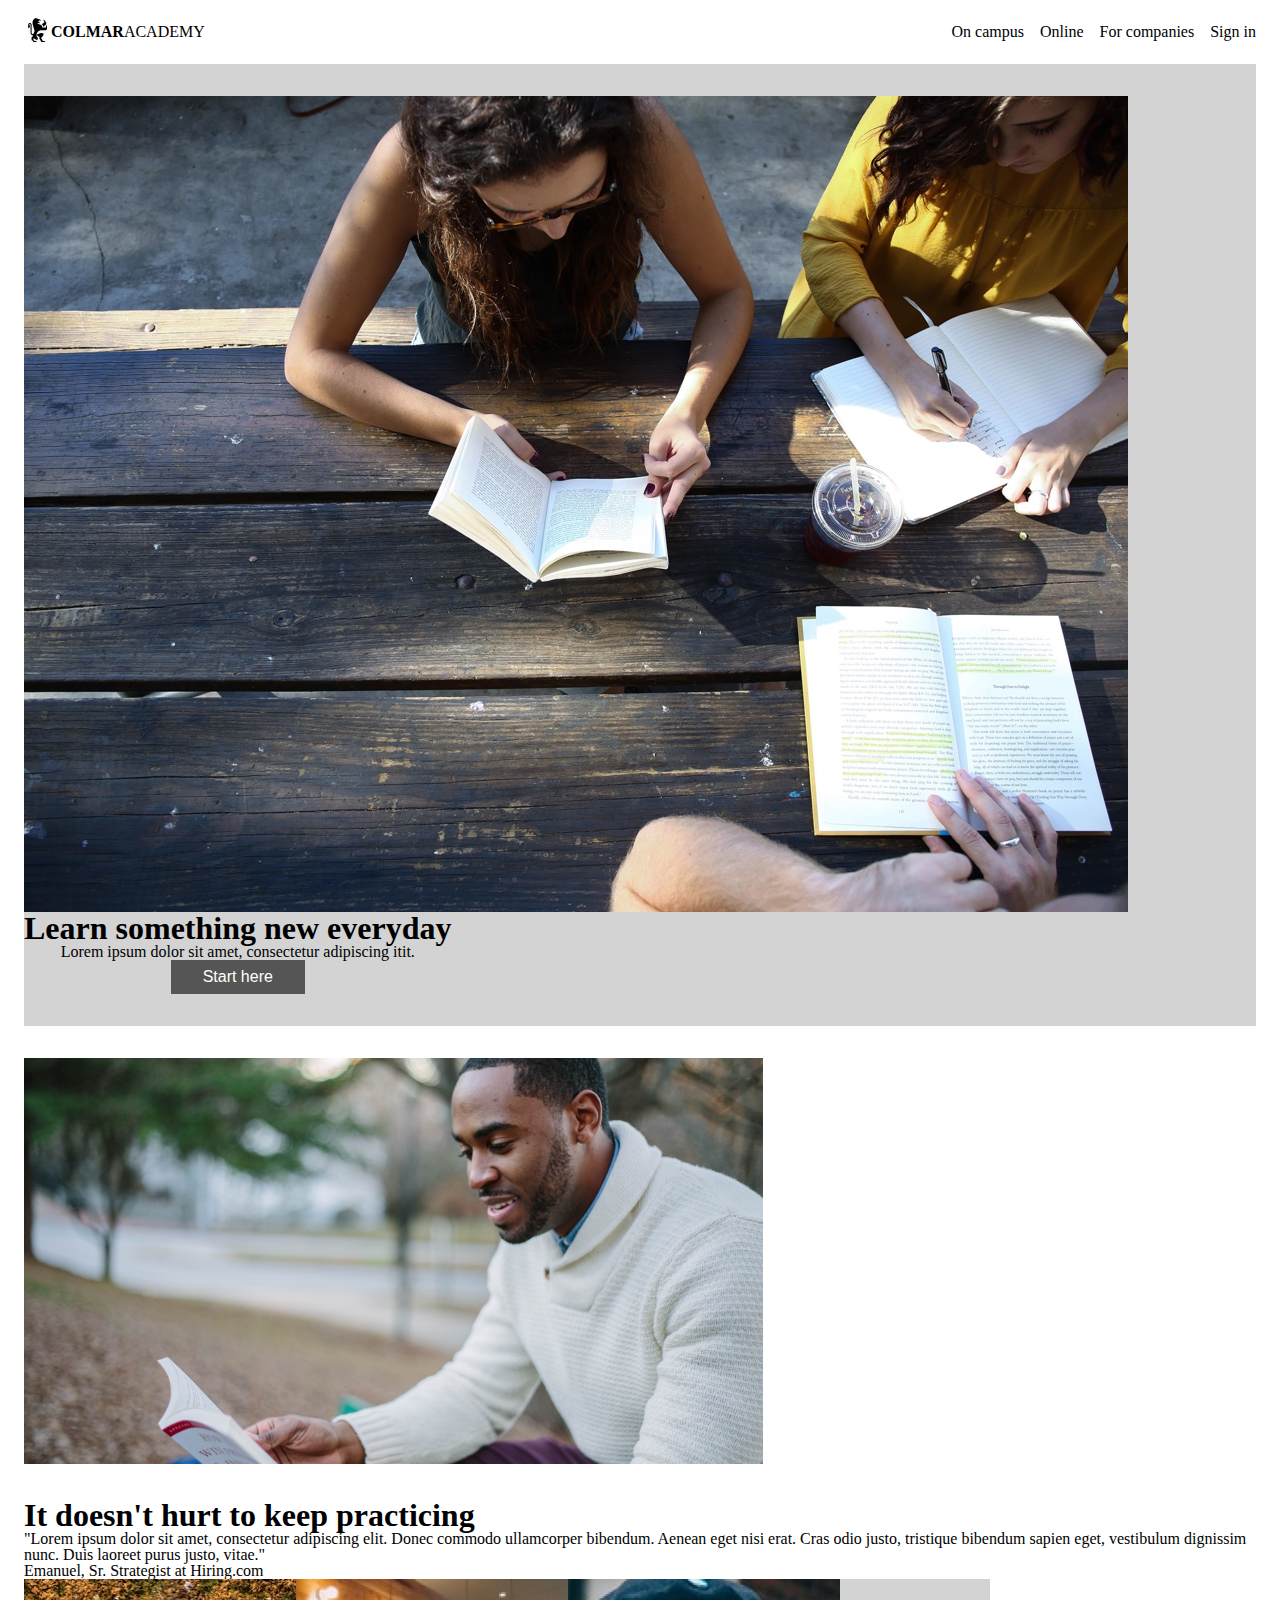
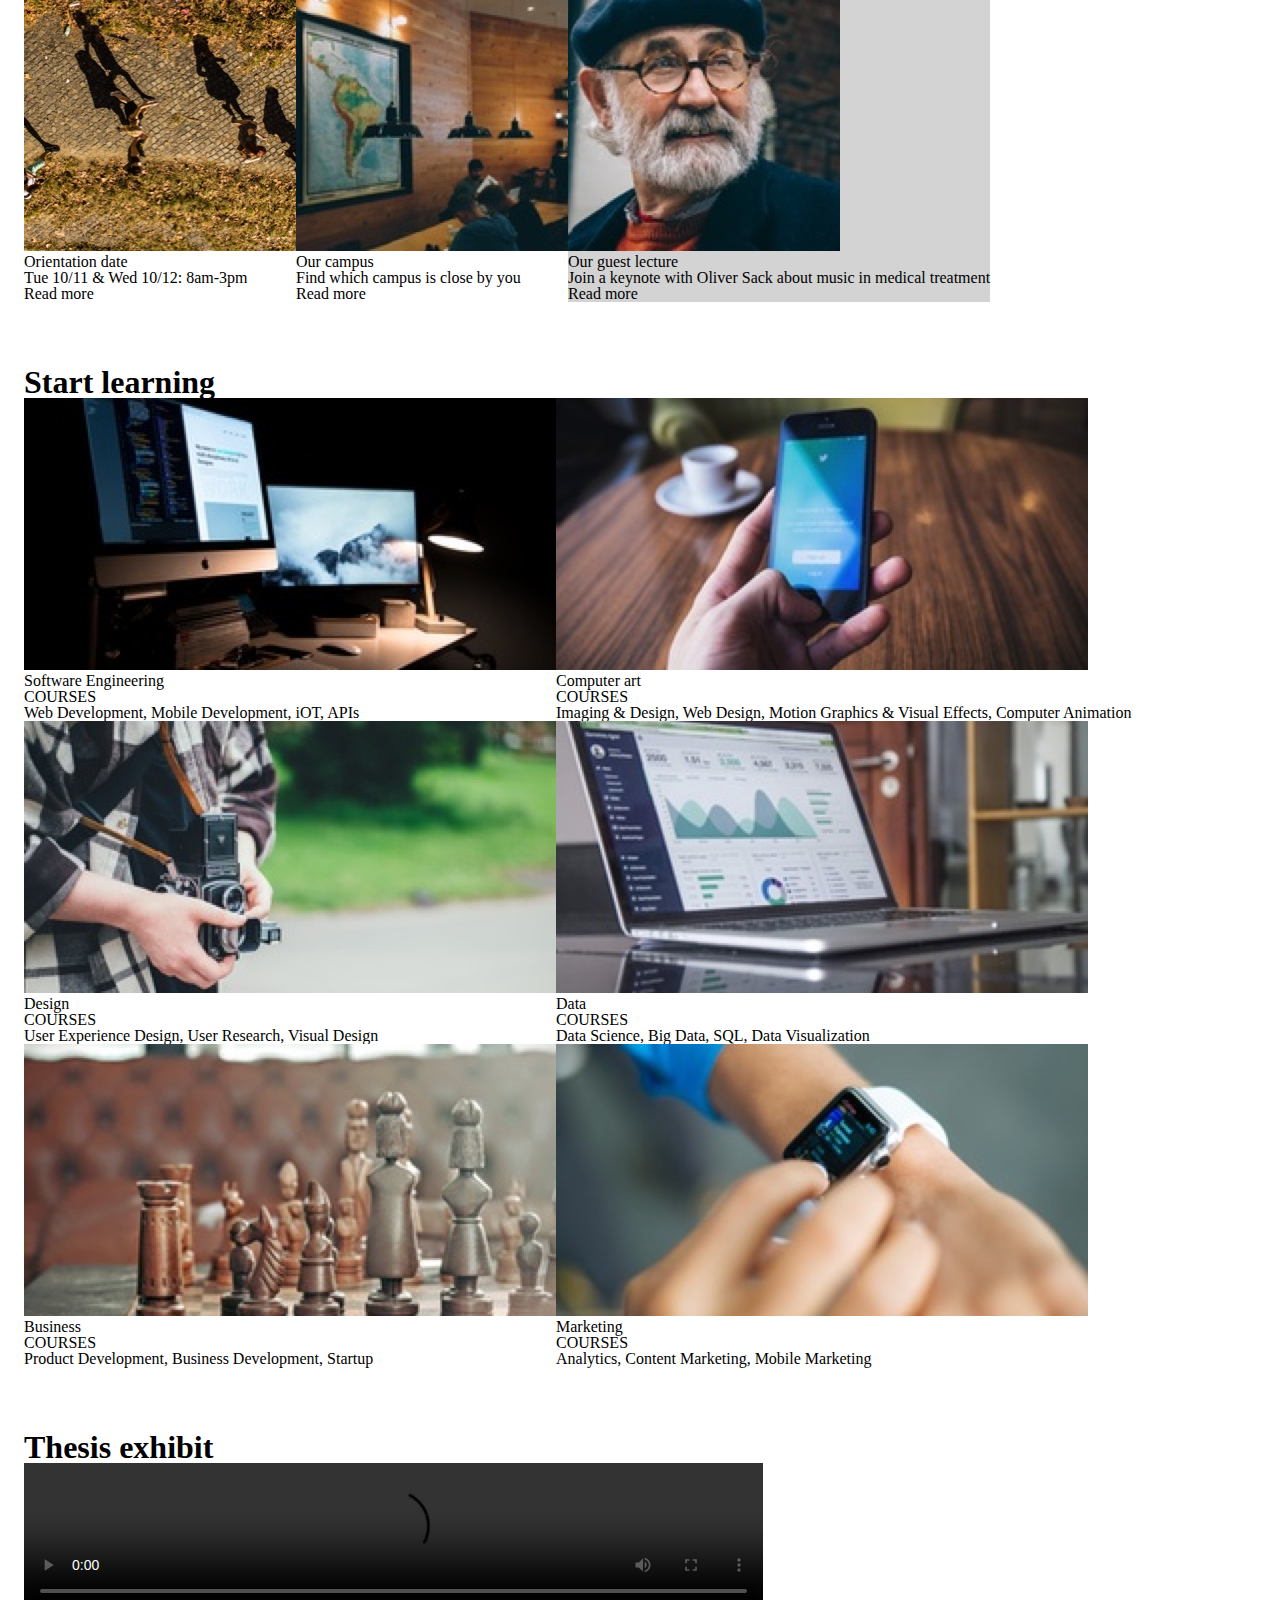
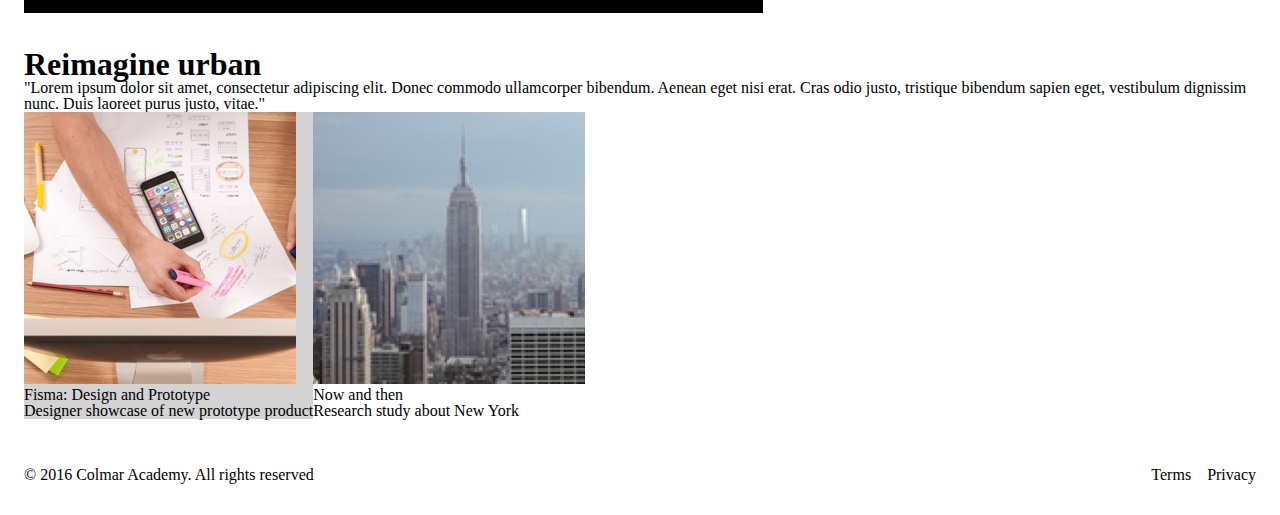
==== index.html @ d08f1645 "Added content and initial section styles" ====
<!DOCTYPE html>
<html>
    <head>
        <title>Capstone</title>
        <link href="resources/css/reset.css" type="text/css" rel="stylesheet"></link>
        <link href="resources/css/style.css" type="text/css" rel="stylesheet"></link>
    </head>
    <body>
        <header class="flex-container_inline flex-justify_space-between">
            <div class="header-desktop flex-container header-left">
                <img src="resources/images/ic-logo.svg" />
                <span><strong>COLMAR</strong>ACADEMY</span>
            </div>
            <nav class="desktop flex-container header-right spaced-links">
                <a href="#">On campus</a>
                <a href="#">Online</a>
                <a href="#">For companies</a>
                <a href="#">Sign in</a>
            </nav>
            <nav class="mobile flex-container flex-justify_space-between">
                <a href="#"><img src="resources/images/ic-logo.svg" /></a>
                <a href="#"><img src="resources/images/ic-on-campus.svg" /></a>
                <a href="#"><img src="resources/images/ic-online.svg" /></a>
                <a href="#"><img src="resources/images/ic-login.svg" /></a>
            </nav>
        </header>
        <main class="flex-container flex-direction_column">
            <section id="banner" class="flex-container background-color_lightgrey">
                <img src="resources/images/banner.jpg"/>
                <div class="flex-container flex-direction_column flex-justify_space-between">
                    <h2>Learn something new everyday</h2>
                    <p>Lorem ipsum dolor sit amet, consectetur adipiscing itit.</p>
                    <button>Start here</button>
                </div>
            </section>
            <section id="info" class="flex-container">
                <div class="card-large desktop">
                    <img src="resources/images/information-main.jpg"/>
                    <h2>It doesn't hurt to keep practicing</h2>
                    <p><em>"Lorem ipsum dolor sit amet, consectetur adipiscing elit. Donec commodo ullamcorper bibendum. Aenean eget nisi erat. Cras odio justo, tristique bibendum sapien eget, vestibulum dignissim nunc. Duis laoreet purus justo, vitae."</em></p>
                    <p>Emanuel, Sr. Strategist at Hiring.com</p>
                </div>
                <div class="flex-container">
                    <div class="card-small_horizontal">
                        <img class="desktop" src="resources/images/information-orientation.jpg"/>
                        <img class="mobile" src="resources/images/information-orientation-mobile.jpg"/>
                        <div>
                            <h4>Orientation date</h4>
                            <p>Tue 10/11 & Wed 10/12: 8am-3pm</p>
                            <a href="#">Read more</a>
                        </div>
                    </div>
                    <div class="card-small_horizontal">
                        <img class="desktop" src="resources/images/information-campus.jpg"/>
                        <img class="mobile" src="resources/images/information-campus-mobile.jpg"/>
                        <div>
                            <h4>Our campus</h4>
                            <p>Find which campus is close by you</p>
                            <a href="#">Read more</a>
                        </div>
                    </div>
                    <div class="card-small_horizontal background-color_lightgrey">
                        <img class="desktop" src="resources/images/information-guest-lecture.jpg"/>
                        <img class="mobile" src="resources/images/information-guest-lecture-mobile.jpg"/>
                        <div>
                            <h4>Our guest lecture</h4>
                            <p>Join a keynote with Oliver Sack about music in medical treatment</p>
                            <a href="#">Read more</a>
                        </div>
                    </div>
                </div>
            </section>
            <section id="learn">
                <h2>Start learning</h2>
                <div class="flex-container">
                    <div class="card-small">
                        <img src="resources/images/course-software.jpg"/>
                        <h4>Software Engineering</h4>
                        <h5>COURSES</h5>
                        <p>Web Development, Mobile Development, iOT, APIs</p>
                    </div>
                    <div class="card-small">
                        <img src="resources/images/course-computer-art.jpg"/>
                        <h4>Computer art</h4>
                        <h5>COURSES</h5>
                        <p>Imaging & Design, Web Design, Motion Graphics & Visual Effects, Computer Animation</p>
                    </div>
                    <div class="card-small">
                        <img src="resources/images/course-design.jpg"/>
                        <h4>Design</h4>
                        <h5>COURSES</h5>
                        <p>User Experience Design, User Research, Visual Design</p>
                    </div>
                    <div class="card-small">
                        <img src="resources/images/course-data.jpg"/>
                        <h4>Data</h4>
                        <h5>COURSES</h5>
                        <p>Data Science, Big Data, SQL, Data Visualization</p>
                    </div>
                    <div class="card-small">
                        <img src="resources/images/course-business.jpg"/>
                        <h4>Business</h4>
                        <h5>COURSES</h5>
                        <p>Product Development, Business Development, Startup</p>
                    </div>
                    <div class="card-small">
                        <img src="resources/images/course-marketing.jpg"/>
                        <h4>Marketing</h4>
                        <h5>COURSES</h5>
                        <p>Analytics, Content Marketing, Mobile Marketing</p>
                    </div>
                </div>
            </section>
            <section id="exhibit">
                <h2>Thesis exhibit</h2>
                <div class="card-large">
                        <video src="resources/videos/thesis.mp4" controls></video>
                    <h2>Reimagine urban</h2>
                    <p>"Lorem ipsum dolor sit amet, consectetur adipiscing elit. Donec commodo ullamcorper bibendum. Aenean eget nisi erat. Cras odio justo, tristique bibendum sapien eget, vestibulum dignissim nunc. Duis laoreet purus justo, vitae."</p>
                </div>
                <div class="flex-container desktop">
                    <div class="card-small_horizontal background-color_lightgrey">
                        <img src="resources/images/thesis-fisma.jpg"/>
                        <div>
                            <h4>Fisma: Design and Prototype</h4>
                            <p>Designer showcase of new prototype product</p>
                        </div>
                    </div>
                    <div class="card-small_horizontal">
                        <img src="resources/images/thesis-now-and-then.jpg"/>
                        <div>
                            <h4>Now and then</h4>
                            <p>Research study about New York</p>
                        </div>
                    </div>
                </div>
            </section>
        </main>
        <footer class="flex-container_inline flex-justify_space-between">
            <div>&copy; 2016 Colmar Academy. All rights reserved</div>
            <div class="flex-container spaced-links footer-right">
                <a href="#">Terms</a>
                <a href="#">Privacy</a>
            </div>
        </footer>
    </body>
</html>
---- resources/css/style.css ----
/** Globals **/
body {
    font-size: 16px;
    padding: 0 1.5rem 2rem 1.5rem;
}
a,
a:link,
a:visited,
a:hover,
a:active {
    color: #000000;
    text-decoration: none;
    font-weight: normal;
}
h2 {
    font-weight: bold;
    font-size: 2rem;
}
.flex-container {
    display: flex;
    align-items: center;
    flex-wrap: wrap;
}
.flex-container_inline {
    display: inline-flex;
    align-items: center;
}
.flex-justify_space-between {
    justify-content: space-between;
}
.flex-direction_column {
    flex-direction: column;
}
.spaced-links a:not(:last-child) {
    margin-right: 1rem;
}
button {
    background-color: #555555;
    border: none;
    color: white;
    padding: .5rem 2rem;
    text-align: center;
    text-decoration: none;
    display: inline-block;
    font-size: 16px;
}

.mobile {
    display:none;
}
@media only screen and (max-width: 600px) {
    .desktop {
        display: none;
    }
    .mobile {
        display:inherit;
        width: 100%;
    }
}
/** Header styles **/
header {
    height: 64px;
    width: 100%;
    
}
.header-left {
    font-weight: lighter;
    height: 2rem;
}
header strong {
    font-weight: bold;
}
.background-color_lightgrey {
    background-color: lightgrey;
}
/** Main styles **/
section {
    width: 100%;
    padding: 2rem 0;
}
.card-large img, .card-large video {
    width: 60%;
    padding: 0 1.5rem 2rem 0;
}

/** Footer styles **/
footer {
    padding-top: 1rem;
    width: 100%;
}
.footer-right {
    display: inherit;
}
@media only screen and (max-width: 600px) {
    .footer-right {
        display: none;
    }
}
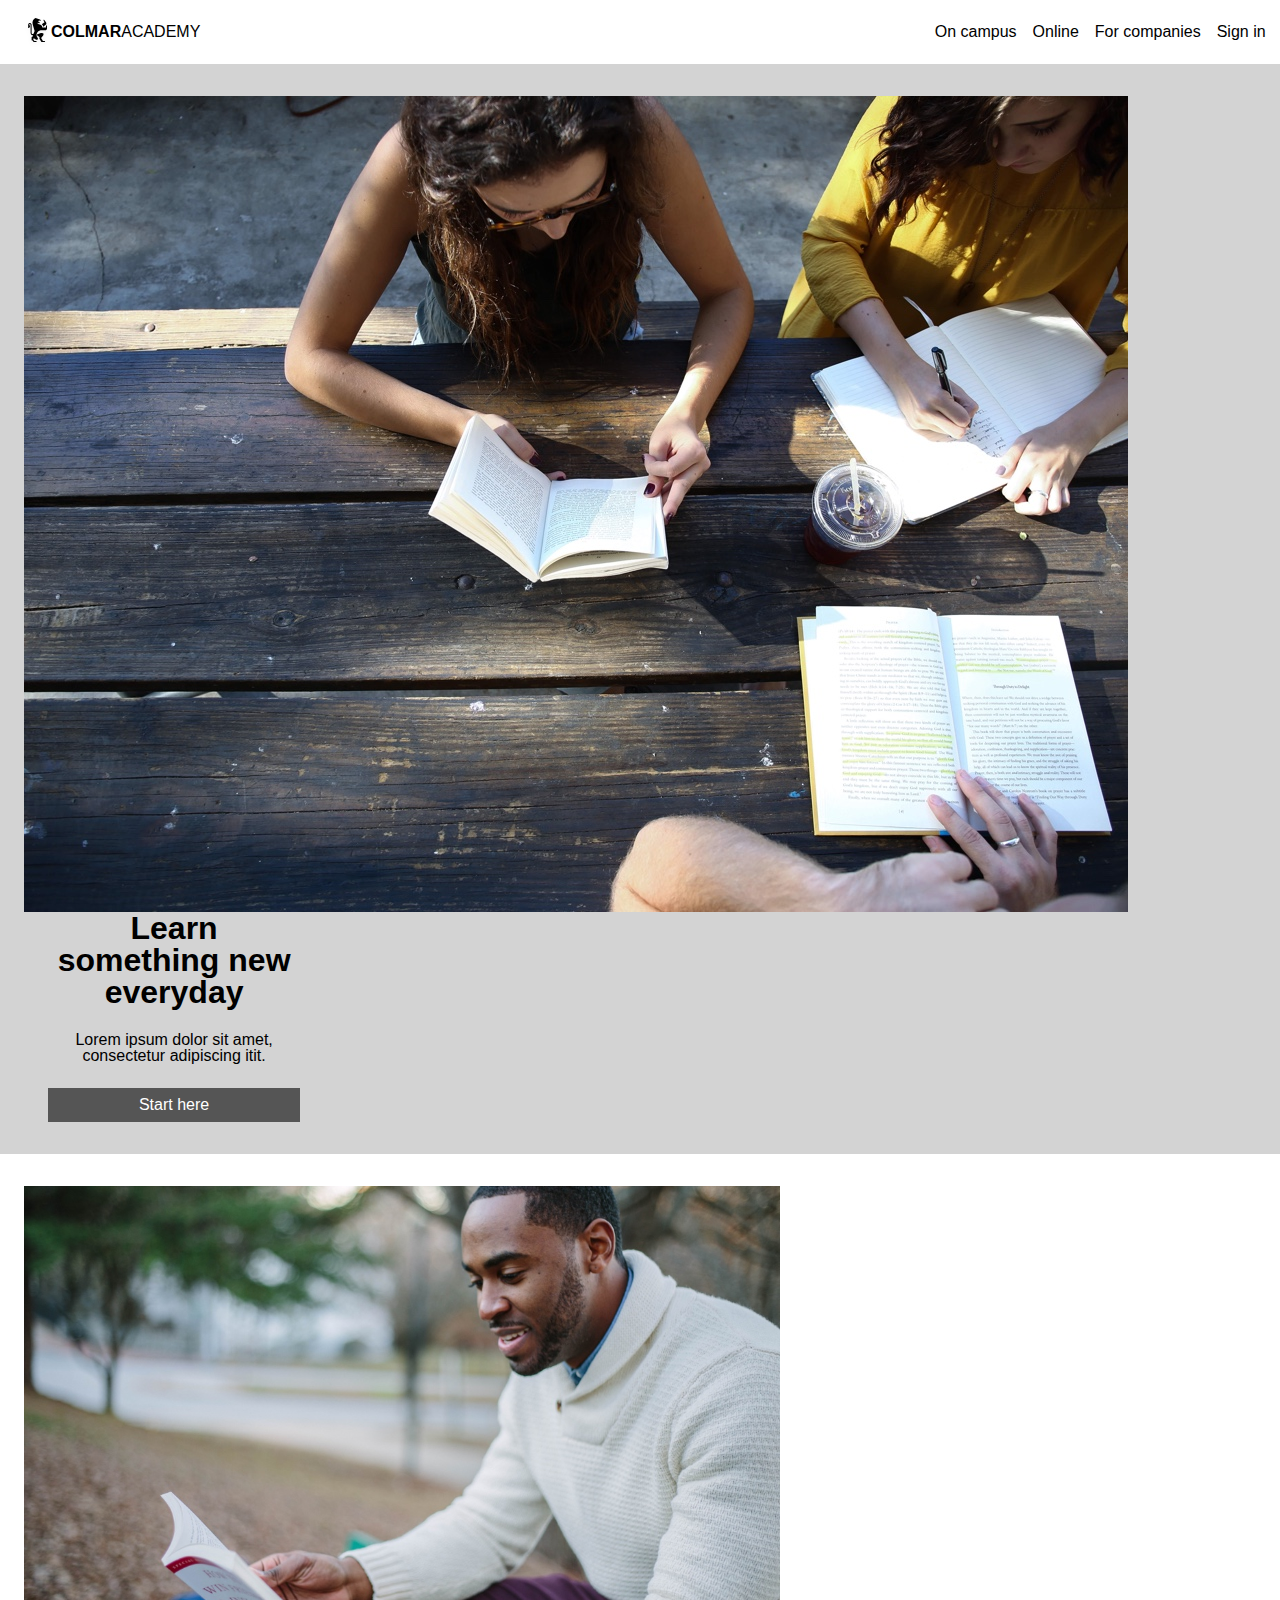
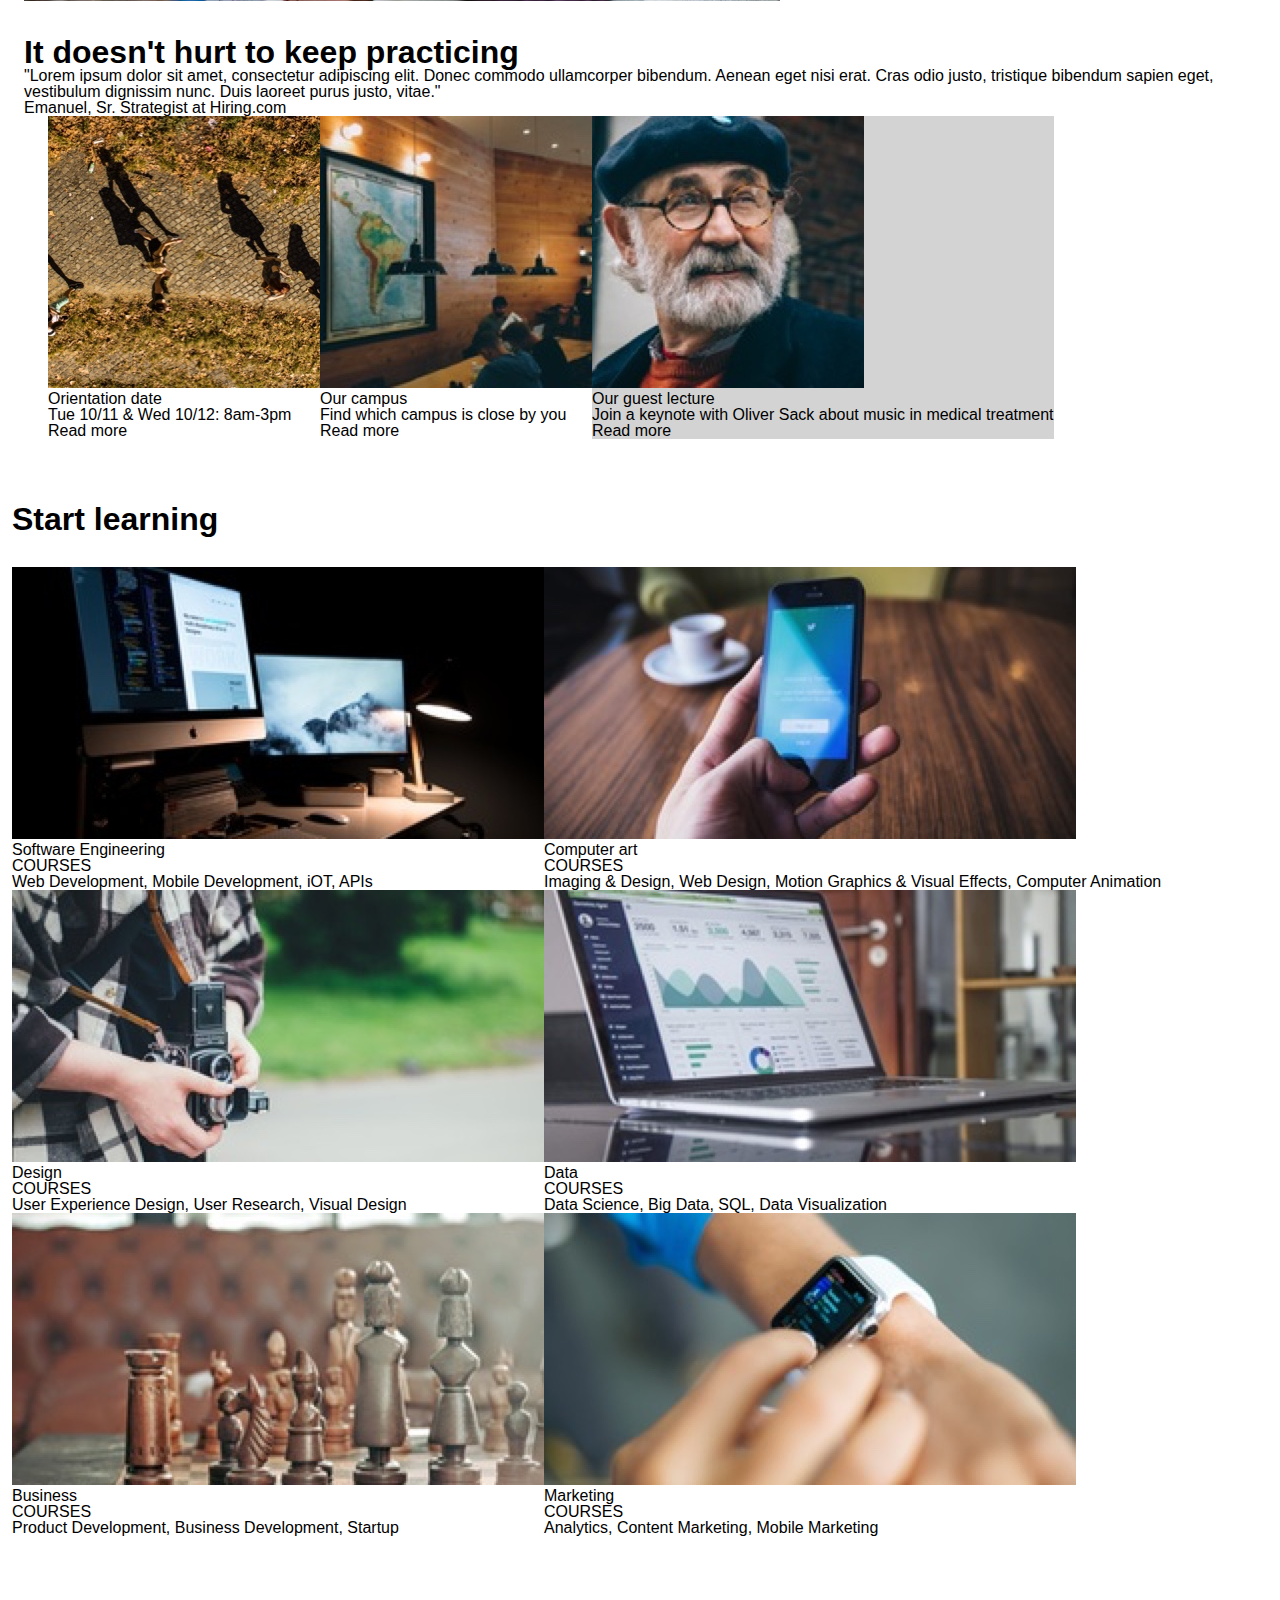
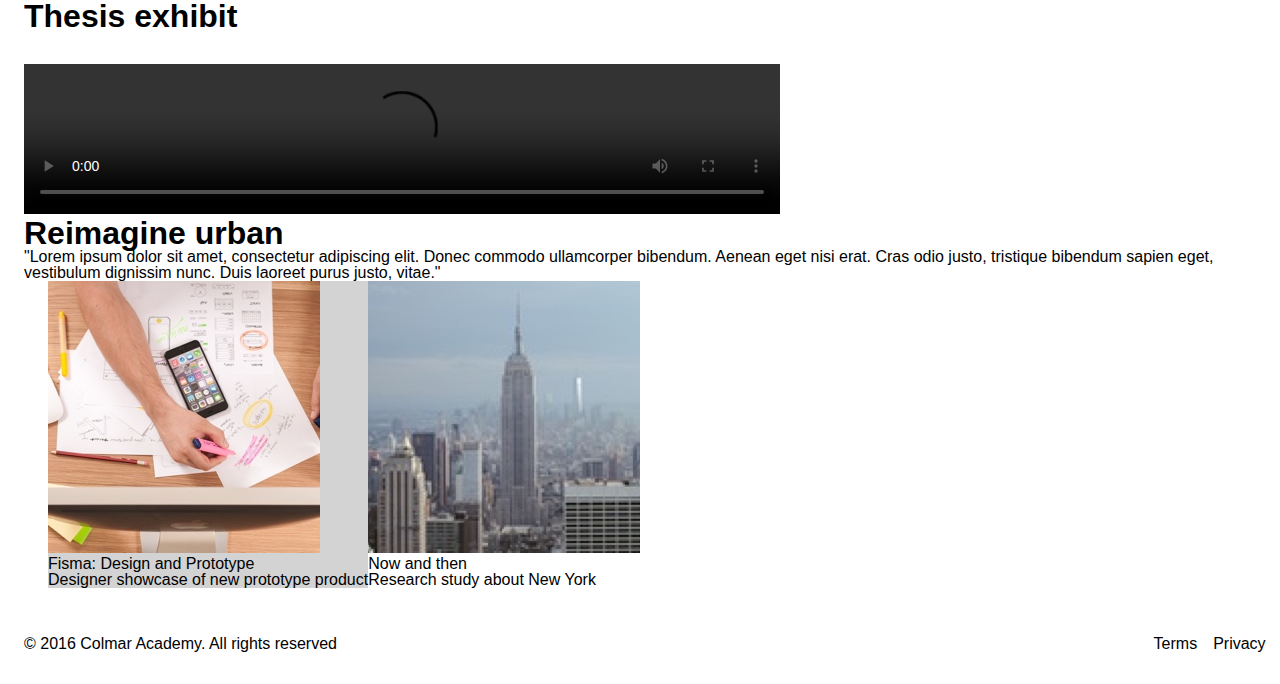
==== commit e27a09e3: "desktop view for intro done" ====
--- a/index.html
+++ b/index.html
@@ -6,7 +6,7 @@
         <link href="resources/css/style.css" type="text/css" rel="stylesheet"></link>
     </head>
     <body>
-        <header class="flex-container_inline flex-justify_space-between">
+        <header class="flex-container_inline flex-justify_space-between pad-horizontal">
             <div class="header-desktop flex-container header-left">
                 <img src="resources/images/ic-logo.svg" />
                 <span><strong>COLMAR</strong>ACADEMY</span>
@@ -25,22 +25,22 @@
             </nav>
         </header>
         <main class="flex-container flex-direction_column">
-            <section id="banner" class="flex-container background-color_lightgrey">
+            <section id="banner" class="flex-container background-color_lightgrey pad-left pad-vertical">
                 <img src="resources/images/banner.jpg"/>
-                <div class="flex-container flex-direction_column flex-justify_space-between">
+                <div class="flex-container flex-direction_column flex-justify_space-between pad-left">
                     <h2>Learn something new everyday</h2>
                     <p>Lorem ipsum dolor sit amet, consectetur adipiscing itit.</p>
                     <button>Start here</button>
                 </div>
             </section>
-            <section id="info" class="flex-container">
+            <section id="info" class="flex-container pad-left pad-vertical">
                 <div class="card-large desktop">
-                    <img src="resources/images/information-main.jpg"/>
+                    <img src="resources/images/information-main.jpg" class="pad-below"/>
                     <h2>It doesn't hurt to keep practicing</h2>
                     <p><em>"Lorem ipsum dolor sit amet, consectetur adipiscing elit. Donec commodo ullamcorper bibendum. Aenean eget nisi erat. Cras odio justo, tristique bibendum sapien eget, vestibulum dignissim nunc. Duis laoreet purus justo, vitae."</em></p>
                     <p>Emanuel, Sr. Strategist at Hiring.com</p>
                 </div>
-                <div class="flex-container">
+                <div class="flex-container pad-left">
                     <div class="card-small_horizontal">
                         <img class="desktop" src="resources/images/information-orientation.jpg"/>
                         <img class="mobile" src="resources/images/information-orientation-mobile.jpg"/>
@@ -70,8 +70,8 @@
                     </div>
                 </div>
             </section>
-            <section id="learn">
-                <h2>Start learning</h2>
+            <section id="learn" class="pad-vertical">
+                <h2 class="pad-below">Start learning</h2>
                 <div class="flex-container">
                     <div class="card-small">
                         <img src="resources/images/course-software.jpg"/>
@@ -111,14 +111,14 @@
                     </div>
                 </div>
             </section>
-            <section id="exhibit">
-                <h2>Thesis exhibit</h2>
+            <section id="exhibit" class="pad-vertical pad-left">
+                <h2 class="pad-below">Thesis exhibit</h2>
                 <div class="card-large">
                         <video src="resources/videos/thesis.mp4" controls></video>
                     <h2>Reimagine urban</h2>
                     <p>"Lorem ipsum dolor sit amet, consectetur adipiscing elit. Donec commodo ullamcorper bibendum. Aenean eget nisi erat. Cras odio justo, tristique bibendum sapien eget, vestibulum dignissim nunc. Duis laoreet purus justo, vitae."</p>
                 </div>
-                <div class="flex-container desktop">
+                <div class="flex-container desktop pad-left">
                     <div class="card-small_horizontal background-color_lightgrey">
                         <img src="resources/images/thesis-fisma.jpg"/>
                         <div>
@@ -136,7 +136,7 @@
                 </div>
             </section>
         </main>
-        <footer class="flex-container_inline flex-justify_space-between">
+        <footer class="flex-container_inline flex-justify_space-between pad-left pad-right pad-below">
             <div>&copy; 2016 Colmar Academy. All rights reserved</div>
             <div class="flex-container spaced-links footer-right">
                 <a href="#">Terms</a>
--- a/resources/css/style.css
+++ b/resources/css/style.css
@@ -1,7 +1,8 @@
 /** Globals **/
 body {
     font-size: 16px;
-    padding: 0 1.5rem 2rem 1.5rem;
+    margin: 0;
+    font-family: Helvetica;
 }
 a,
 a:link,
@@ -57,10 +58,27 @@
         width: 100%;
     }
 }
+.pad-horizontal {
+    padding-left: 1.5rem;
+    padding-right: 1.5rem;
+}
+.pad-vertical {
+    padding-top: 2rem;
+    padding-bottom: 2rem;
+}
+.pad-left {
+    padding-left: 1.5rem;
+}
+.pad-right {
+    padding-right: 1.5rem;
+}
+.pad-below {
+    padding-bottom: 2rem;
+}
 /** Header styles **/
 header {
     height: 64px;
-    width: 100%;
+    width: 97%;
     
 }
 .header-left {
@@ -75,18 +93,27 @@
 }
 /** Main styles **/
 section {
-    width: 100%;
     padding: 2rem 0;
+    width: 98.5%;
 }
 .card-large img, .card-large video {
     width: 60%;
-    padding: 0 1.5rem 2rem 0;
+}
+#banner div {
+    width: 20%;
+    text-align: center;
+}
+#banner div p {
+    padding: 1.5rem 0;
+}
+#banner div button {
+    width: 100%;
 }
 
 /** Footer styles **/
 footer {
     padding-top: 1rem;
-    width: 100%;
+    width: 97%;
 }
 .footer-right {
     display: inherit;
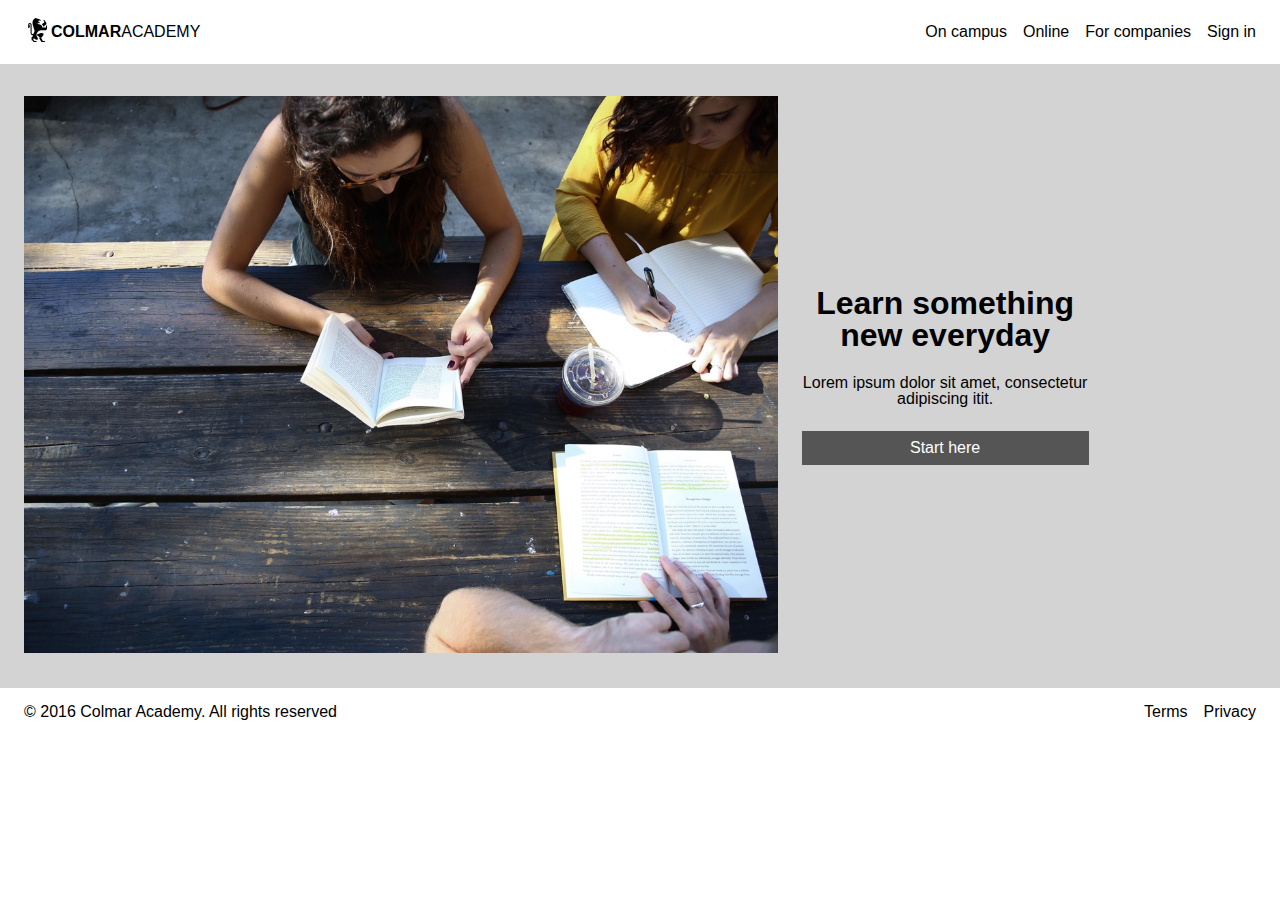
==== commit c765142b: "finish desktop and mobile style for banner section" ====
--- a/index.html
+++ b/index.html
@@ -7,7 +7,7 @@
     </head>
     <body>
         <header class="flex-container_inline flex-justify_space-between pad-horizontal">
-            <div class="header-desktop flex-container header-left">
+            <div class="desktop flex-container header-left">
                 <img src="resources/images/ic-logo.svg" />
                 <span><strong>COLMAR</strong>ACADEMY</span>
             </div>
@@ -26,13 +26,14 @@
         </header>
         <main class="flex-container flex-direction_column">
             <section id="banner" class="flex-container background-color_lightgrey pad-left pad-vertical">
-                <img src="resources/images/banner.jpg"/>
-                <div class="flex-container flex-direction_column flex-justify_space-between pad-left">
+                <div class="card-large"><img src="resources/images/banner.jpg"/></div>
+                <div class="banner-content flex-container flex-direction_column flex-justify_space-between pad-left">
                     <h2>Learn something new everyday</h2>
                     <p>Lorem ipsum dolor sit amet, consectetur adipiscing itit.</p>
                     <button>Start here</button>
                 </div>
             </section>
+            <!--
             <section id="info" class="flex-container pad-left pad-vertical">
                 <div class="card-large desktop">
                     <img src="resources/images/information-main.jpg" class="pad-below"/>
@@ -135,6 +136,7 @@
                     </div>
                 </div>
             </section>
+            -->
         </main>
         <footer class="flex-container_inline flex-justify_space-between pad-left pad-right pad-below">
             <div>&copy; 2016 Colmar Academy. All rights reserved</div>
--- a/resources/css/style.css
+++ b/resources/css/style.css
@@ -45,6 +45,11 @@
     display: inline-block;
     font-size: 16px;
 }
+@media only screen and (max-width: 600px) {
+    button {
+        background-color: darkgrey;
+    }
+}
 
 .mobile {
     display:none;
@@ -75,10 +80,16 @@
 .pad-below {
     padding-bottom: 2rem;
 }
+@media only screen and (max-width: 600px) {
+    .pad-left {
+        padding-left: 0;
+    }
+}
 /** Header styles **/
 header {
+    box-sizing: border-box;
     height: 64px;
-    width: 97%;
+    width: 100%;
     
 }
 .header-left {
@@ -92,28 +103,51 @@
     background-color: lightgrey;
 }
 /** Main styles **/
+main {
+    width: 100%;
+}
 section {
+    box-sizing: border-box;
     padding: 2rem 0;
-    width: 98.5%;
+    width: 100%;
+}
+.card-large {
+    width: 60%;
 }
 .card-large img, .card-large video {
-    width: 60%;
+    width: 100%;
 }
-#banner div {
-    width: 20%;
+@media only screen and (max-width: 600px) {
+    .card-large {
+        width:100%;
+    }
+}
+.banner-content {
     text-align: center;
+    flex: .6;
 }
-#banner div p {
+.banner-content p {
     padding: 1.5rem 0;
 }
-#banner div button {
+.banner-content button {
     width: 100%;
 }
-
+@media only screen and (max-width: 600px) {
+    #banner {
+        padding-left:0;
+        padding-top:0;
+        justify-content: center;
+    }
+    .banner-content {
+        padding-top: 2rem;
+        flex: .9;
+    }
+}
 /** Footer styles **/
 footer {
+    box-sizing: border-box;
     padding-top: 1rem;
-    width: 97%;
+    width: 100%;
 }
 .footer-right {
     display: inherit;
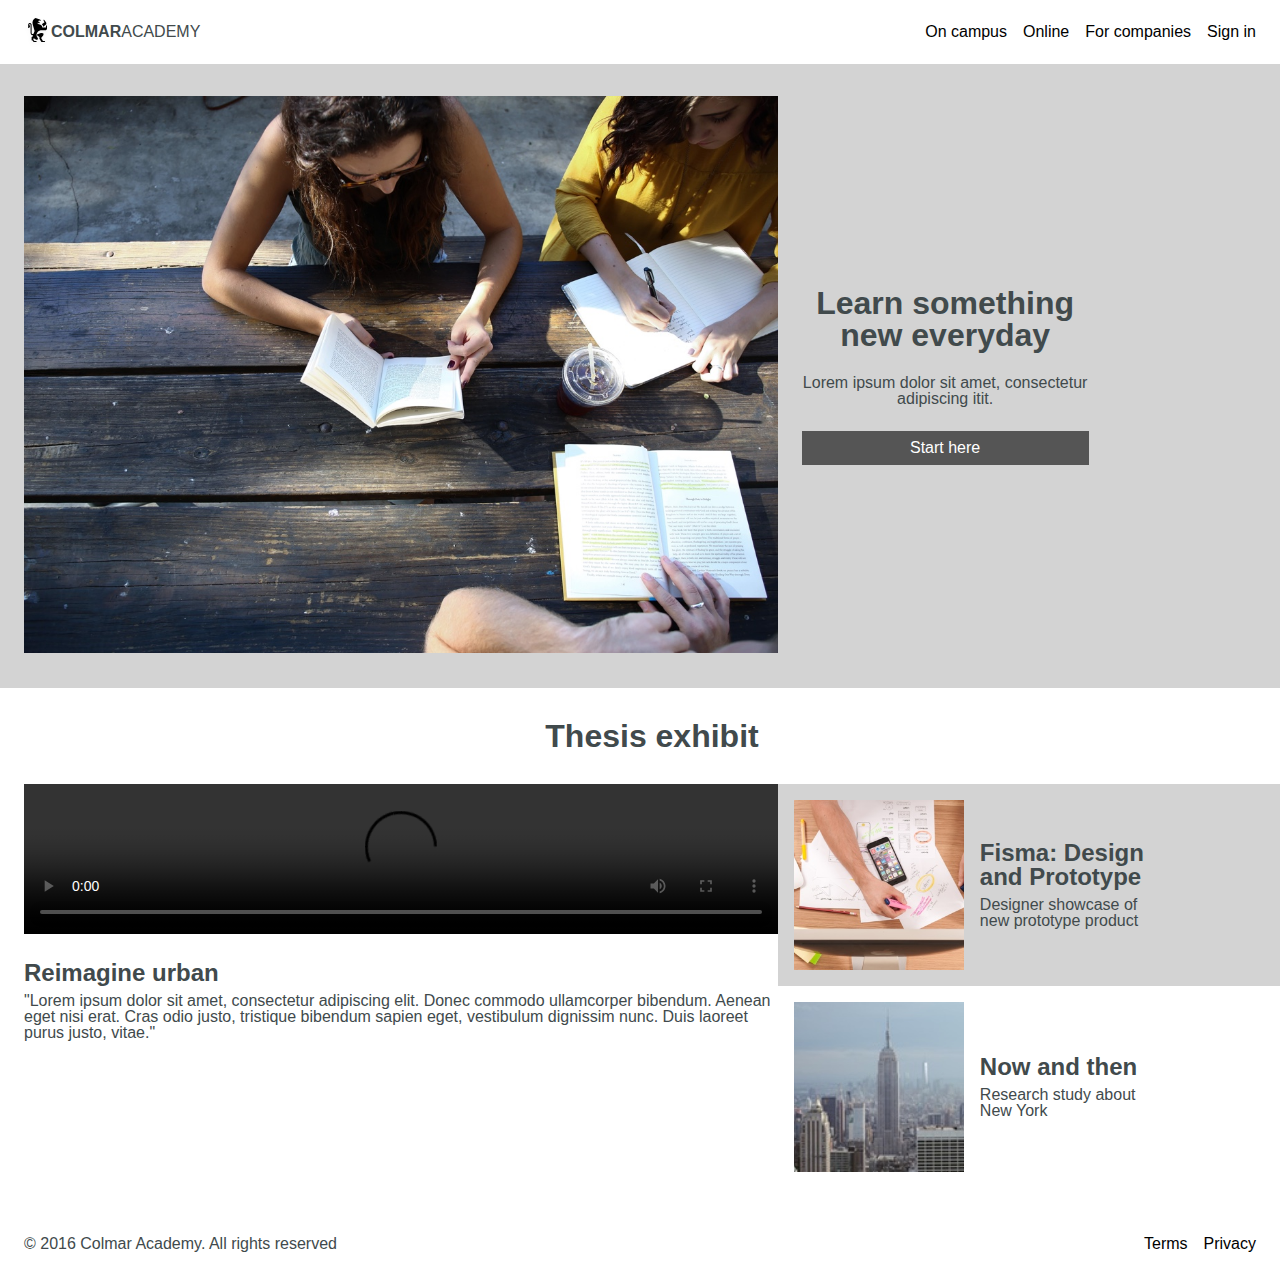
==== commit ef93d923: "finished exhibit desktop and mobile styles" ====
--- a/index.html
+++ b/index.html
@@ -76,67 +76,69 @@
                 <div class="flex-container">
                     <div class="card-small">
                         <img src="resources/images/course-software.jpg"/>
-                        <h4>Software Engineering</h4>
-                        <h5>COURSES</h5>
+                        <h3>Software Engineering</h4>
+                        <h4>COURSES</h5>
                         <p>Web Development, Mobile Development, iOT, APIs</p>
                     </div>
                     <div class="card-small">
                         <img src="resources/images/course-computer-art.jpg"/>
-                        <h4>Computer art</h4>
-                        <h5>COURSES</h5>
+                        <h3>Computer art</h4>
+                        <h4>COURSES</h5>
                         <p>Imaging & Design, Web Design, Motion Graphics & Visual Effects, Computer Animation</p>
                     </div>
                     <div class="card-small">
                         <img src="resources/images/course-design.jpg"/>
-                        <h4>Design</h4>
-                        <h5>COURSES</h5>
+                        <h3>Design</h4>
+                        <h4>COURSES</h5>
                         <p>User Experience Design, User Research, Visual Design</p>
                     </div>
                     <div class="card-small">
                         <img src="resources/images/course-data.jpg"/>
-                        <h4>Data</h4>
-                        <h5>COURSES</h5>
+                        <h3>Data</h4>
+                        <h4>COURSES</h5>
                         <p>Data Science, Big Data, SQL, Data Visualization</p>
                     </div>
                     <div class="card-small">
                         <img src="resources/images/course-business.jpg"/>
-                        <h4>Business</h4>
-                        <h5>COURSES</h5>
+                        <h3>Business</h4>
+                        <h4>COURSES</h5>
                         <p>Product Development, Business Development, Startup</p>
                     </div>
                     <div class="card-small">
                         <img src="resources/images/course-marketing.jpg"/>
-                        <h4>Marketing</h4>
-                        <h5>COURSES</h5>
+                        <h3>Marketing</h4>
+                        <h4>COURSES</h5>
                         <p>Analytics, Content Marketing, Mobile Marketing</p>
                     </div>
                 </div>
             </section>
+            -->
             <section id="exhibit" class="pad-vertical pad-left">
                 <h2 class="pad-below">Thesis exhibit</h2>
-                <div class="card-large">
+                <div class="flex-container flex-align_clear">
+                    <div class="exhibit-left card-large">
                         <video src="resources/videos/thesis.mp4" controls></video>
-                    <h2>Reimagine urban</h2>
-                    <p>"Lorem ipsum dolor sit amet, consectetur adipiscing elit. Donec commodo ullamcorper bibendum. Aenean eget nisi erat. Cras odio justo, tristique bibendum sapien eget, vestibulum dignissim nunc. Duis laoreet purus justo, vitae."</p>
-                </div>
-                <div class="flex-container desktop pad-left">
-                    <div class="card-small_horizontal background-color_lightgrey">
-                        <img src="resources/images/thesis-fisma.jpg"/>
-                        <div>
-                            <h4>Fisma: Design and Prototype</h4>
-                            <p>Designer showcase of new prototype product</p>
+                        <h3 class="desktop">Reimagine urban</h2>
+                        <p class="desktop">"Lorem ipsum dolor sit amet, consectetur adipiscing elit. Donec commodo ullamcorper bibendum. Aenean eget nisi erat. Cras odio justo, tristique bibendum sapien eget, vestibulum dignissim nunc. Duis laoreet purus justo, vitae."</p>
+                    </div>
+                    <div class="exhibit-right flex-container flex-direction_column desktop">
+                        <div class="card-small_horizontal background-color_lightgrey flex-container">
+                            <img src="resources/images/thesis-fisma.jpg"/>
+                            <div>
+                                <h3>Fisma: Design and Prototype</h4>
+                                <p>Designer showcase of new prototype product</p>
+                            </div>
                         </div>
-                    </div>
-                    <div class="card-small_horizontal">
-                        <img src="resources/images/thesis-now-and-then.jpg"/>
-                        <div>
-                            <h4>Now and then</h4>
-                            <p>Research study about New York</p>
+                        <div class="card-small_horizontal flex-container">
+                            <img src="resources/images/thesis-now-and-then.jpg"/>
+                            <div>
+                                <h3>Now and then</h4>
+                                <p>Research study about New York</p>
+                            </div>
                         </div>
                     </div>
                 </div>
             </section>
-            -->
         </main>
         <footer class="flex-container_inline flex-justify_space-between pad-left pad-right pad-below">
             <div>&copy; 2016 Colmar Academy. All rights reserved</div>
--- a/resources/css/style.css
+++ b/resources/css/style.css
@@ -3,6 +3,8 @@
     font-size: 16px;
     margin: 0;
     font-family: Helvetica;
+    color: #414a4c;
+    font-weight: lighter;
 }
 a,
 a:link,
@@ -17,6 +19,11 @@
     font-weight: bold;
     font-size: 2rem;
 }
+h3 {
+    font-weight: bold;
+    font-size: 1.5rem;
+    padding-bottom: .5rem;
+}
 .flex-container {
     display: flex;
     align-items: center;
@@ -28,6 +35,9 @@
 }
 .flex-justify_space-between {
     justify-content: space-between;
+}
+.flex-align_clear {
+    align-items:initial;
 }
 .flex-direction_column {
     flex-direction: column;
@@ -110,6 +120,7 @@
     box-sizing: border-box;
     padding: 2rem 0;
     width: 100%;
+    text-align:center;
 }
 .card-large {
     width: 60%;
@@ -122,6 +133,22 @@
         width:100%;
     }
 }
+.card-small_horizontal {
+    width: 100%;
+    box-sizing: border-box;
+    padding: 1rem 0 1rem 1rem;
+    text-align: left;
+}
+.card-small_horizontal div {
+    padding-left: 1rem;
+    flex: .6;
+}
+.card-small_horizontal img {
+    width: 35%;
+    height: auto;
+}
+
+/** main#banner **/
 .banner-content {
     text-align: center;
     flex: .6;
@@ -143,6 +170,17 @@
         flex: .9;
     }
 }
+
+/** main#exhibit **/
+.exhibit-left {
+    text-align: left;
+}
+.exhibit-left video {
+    padding-bottom: 1.5rem;
+}
+.exhibit-right {
+    width: 40%;
+}
 /** Footer styles **/
 footer {
     box-sizing: border-box;
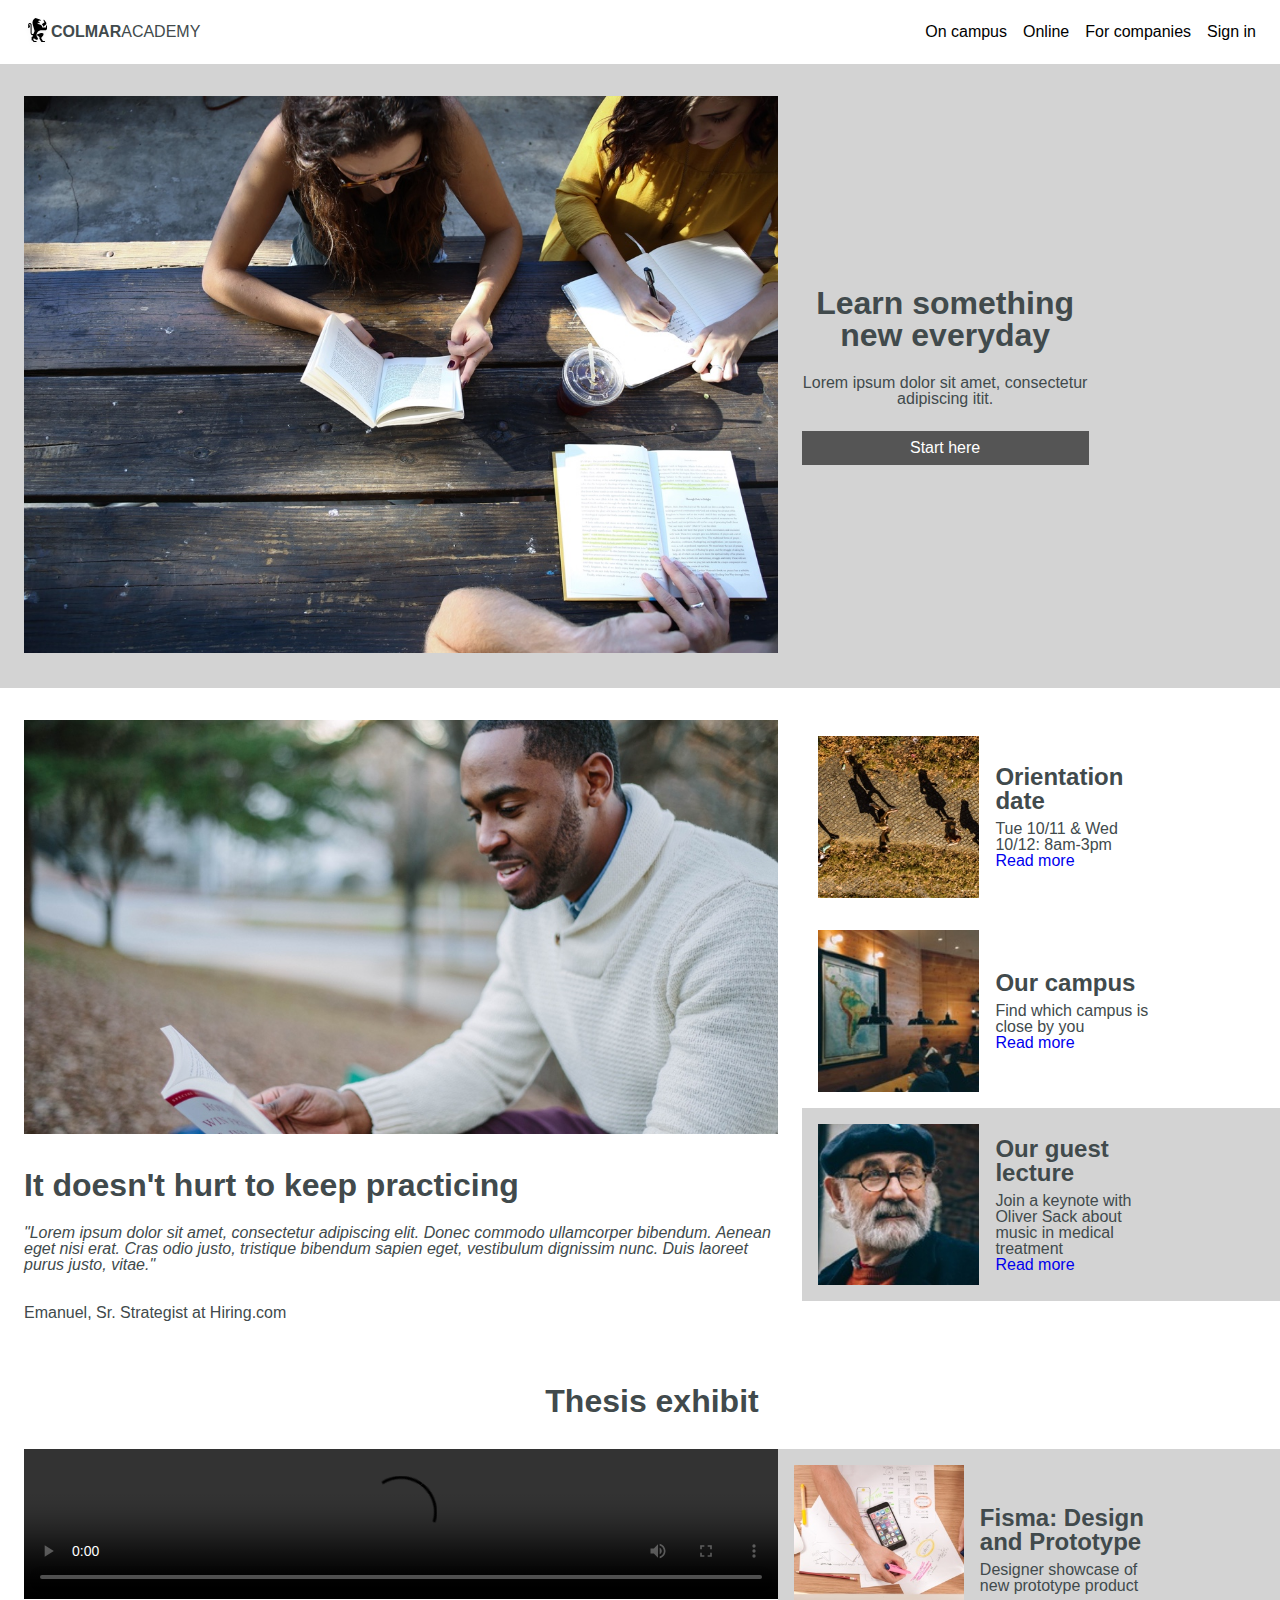
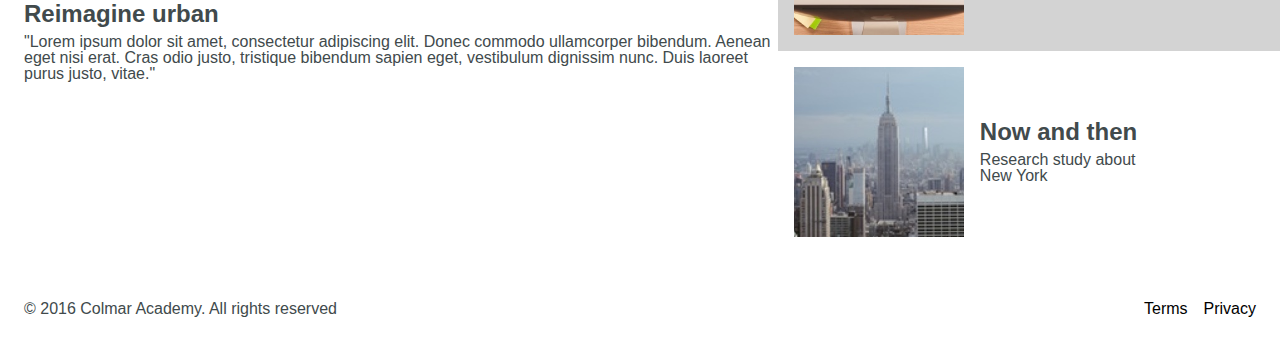
==== commit 42f31663: "desktop done for info - mobile in progress" ====
--- a/index.html
+++ b/index.html
@@ -12,16 +12,16 @@
                 <span><strong>COLMAR</strong>ACADEMY</span>
             </div>
             <nav class="desktop flex-container header-right spaced-links">
-                <a href="#">On campus</a>
-                <a href="#">Online</a>
-                <a href="#">For companies</a>
-                <a href="#">Sign in</a>
+                <a class="naked-link" href="#">On campus</a>
+                <a class="naked-link" href="#">Online</a>
+                <a class="naked-link" href="#">For companies</a>
+                <a class="naked-link" href="#">Sign in</a>
             </nav>
             <nav class="mobile flex-container flex-justify_space-between">
-                <a href="#"><img src="resources/images/ic-logo.svg" /></a>
-                <a href="#"><img src="resources/images/ic-on-campus.svg" /></a>
-                <a href="#"><img src="resources/images/ic-online.svg" /></a>
-                <a href="#"><img src="resources/images/ic-login.svg" /></a>
+                <a class="naked-link" href="#"><img src="resources/images/ic-logo.svg" /></a>
+                <a class="naked-link" href="#"><img src="resources/images/ic-on-campus.svg" /></a>
+                <a class="naked-link" href="#"><img src="resources/images/ic-online.svg" /></a>
+                <a class="naked-link" href="#"><img src="resources/images/ic-login.svg" /></a>
             </nav>
         </header>
         <main class="flex-container flex-direction_column">
@@ -33,44 +33,44 @@
                     <button>Start here</button>
                 </div>
             </section>
-            <!--
-            <section id="info" class="flex-container pad-left pad-vertical">
-                <div class="card-large desktop">
+            <section id="info" class="flex-container flex-align_clear pad-left pad-vertical">
+                <div class="card-large align-left desktop">
                     <img src="resources/images/information-main.jpg" class="pad-below"/>
-                    <h2>It doesn't hurt to keep practicing</h2>
-                    <p><em>"Lorem ipsum dolor sit amet, consectetur adipiscing elit. Donec commodo ullamcorper bibendum. Aenean eget nisi erat. Cras odio justo, tristique bibendum sapien eget, vestibulum dignissim nunc. Duis laoreet purus justo, vitae."</em></p>
+                    <h2 class="pad-below-thin">It doesn't hurt to keep practicing</h2>
+                    <p class="pad-below"><em>"Lorem ipsum dolor sit amet, consectetur adipiscing elit. Donec commodo ullamcorper bibendum. Aenean eget nisi erat. Cras odio justo, tristique bibendum sapien eget, vestibulum dignissim nunc. Duis laoreet purus justo, vitae."</em></p>
                     <p>Emanuel, Sr. Strategist at Hiring.com</p>
                 </div>
-                <div class="flex-container pad-left">
-                    <div class="card-small_horizontal">
+                <div class="info-right flex-container flex-direction_column pad-left">
+                    <div class="card-small_horizontal flex-container">
                         <img class="desktop" src="resources/images/information-orientation.jpg"/>
                         <img class="mobile" src="resources/images/information-orientation-mobile.jpg"/>
                         <div>
-                            <h4>Orientation date</h4>
+                            <h3>Orientation date</h4>
                             <p>Tue 10/11 & Wed 10/12: 8am-3pm</p>
                             <a href="#">Read more</a>
                         </div>
                     </div>
-                    <div class="card-small_horizontal">
+                    <div class="card-small_horizontal flex-container">
                         <img class="desktop" src="resources/images/information-campus.jpg"/>
                         <img class="mobile" src="resources/images/information-campus-mobile.jpg"/>
                         <div>
-                            <h4>Our campus</h4>
+                            <h3>Our campus</h4>
                             <p>Find which campus is close by you</p>
                             <a href="#">Read more</a>
                         </div>
                     </div>
-                    <div class="card-small_horizontal background-color_lightgrey">
+                    <div class="card-small_horizontal background-color_lightgrey flex-container">
                         <img class="desktop" src="resources/images/information-guest-lecture.jpg"/>
                         <img class="mobile" src="resources/images/information-guest-lecture-mobile.jpg"/>
                         <div>
-                            <h4>Our guest lecture</h4>
+                            <h3>Our guest lecture</h4>
                             <p>Join a keynote with Oliver Sack about music in medical treatment</p>
                             <a href="#">Read more</a>
                         </div>
                     </div>
                 </div>
             </section>
+            <!--
             <section id="learn" class="pad-vertical">
                 <h2 class="pad-below">Start learning</h2>
                 <div class="flex-container">
@@ -116,7 +116,7 @@
             <section id="exhibit" class="pad-vertical pad-left">
                 <h2 class="pad-below">Thesis exhibit</h2>
                 <div class="flex-container flex-align_clear">
-                    <div class="exhibit-left card-large">
+                    <div class="align-left card-large">
                         <video src="resources/videos/thesis.mp4" controls></video>
                         <h3 class="desktop">Reimagine urban</h2>
                         <p class="desktop">"Lorem ipsum dolor sit amet, consectetur adipiscing elit. Donec commodo ullamcorper bibendum. Aenean eget nisi erat. Cras odio justo, tristique bibendum sapien eget, vestibulum dignissim nunc. Duis laoreet purus justo, vitae."</p>
@@ -143,8 +143,8 @@
         <footer class="flex-container_inline flex-justify_space-between pad-left pad-right pad-below">
             <div>&copy; 2016 Colmar Academy. All rights reserved</div>
             <div class="flex-container spaced-links footer-right">
-                <a href="#">Terms</a>
-                <a href="#">Privacy</a>
+                <a class="naked-link" href="#">Terms</a>
+                <a class="naked-link" href="#">Privacy</a>
             </div>
         </footer>
     </body>
--- a/resources/css/style.css
+++ b/resources/css/style.css
@@ -6,13 +6,15 @@
     color: #414a4c;
     font-weight: lighter;
 }
-a,
-a:link,
-a:visited,
-a:hover,
-a:active {
+a{
+    text-decoration: none;
+}
+a.naked-link,
+a.naked-link:link,
+a.naked-link:visited,
+a.naked-link:hover,
+a.naked-link:active {
     color: #000000;
-    text-decoration: none;
     font-weight: normal;
 }
 h2 {
@@ -24,6 +26,9 @@
     font-size: 1.5rem;
     padding-bottom: .5rem;
 }
+em {
+    font-style: italic;
+}
 .flex-container {
     display: flex;
     align-items: center;
@@ -44,6 +49,9 @@
 }
 .spaced-links a:not(:last-child) {
     margin-right: 1rem;
+}
+.align-left {
+    text-align: left;
 }
 button {
     background-color: #555555;
@@ -90,6 +98,9 @@
 .pad-below {
     padding-bottom: 2rem;
 }
+.pad-below-thin {
+    padding-bottom: 1.5rem;
+}
 @media only screen and (max-width: 600px) {
     .pad-left {
         padding-left: 0;
@@ -147,7 +158,17 @@
     width: 35%;
     height: auto;
 }
-
+@media only screen and (max-width: 600px) {
+    .card-small_horizontal {
+        background-color: inherit;
+    }
+    .card-small_horizontal img.mobile {
+        width: 100%;
+    }
+    .card-small_horizontal.flex-container {
+        flex-direction: column;
+    }
+}
 /** main#banner **/
 .banner-content {
     text-align: center;
@@ -170,11 +191,19 @@
         flex: .9;
     }
 }
-
+/** main#info **/
+#info {
+    flex-wrap:nowrap;
+}
+.info-right {
+    flex: 1;
+}
+@media only screen and (max-width: 600px) {
+    .info-right {
+        padding: 1rem;
+    }
+}
 /** main#exhibit **/
-.exhibit-left {
-    text-align: left;
-}
 .exhibit-left video {
     padding-bottom: 1.5rem;
 }
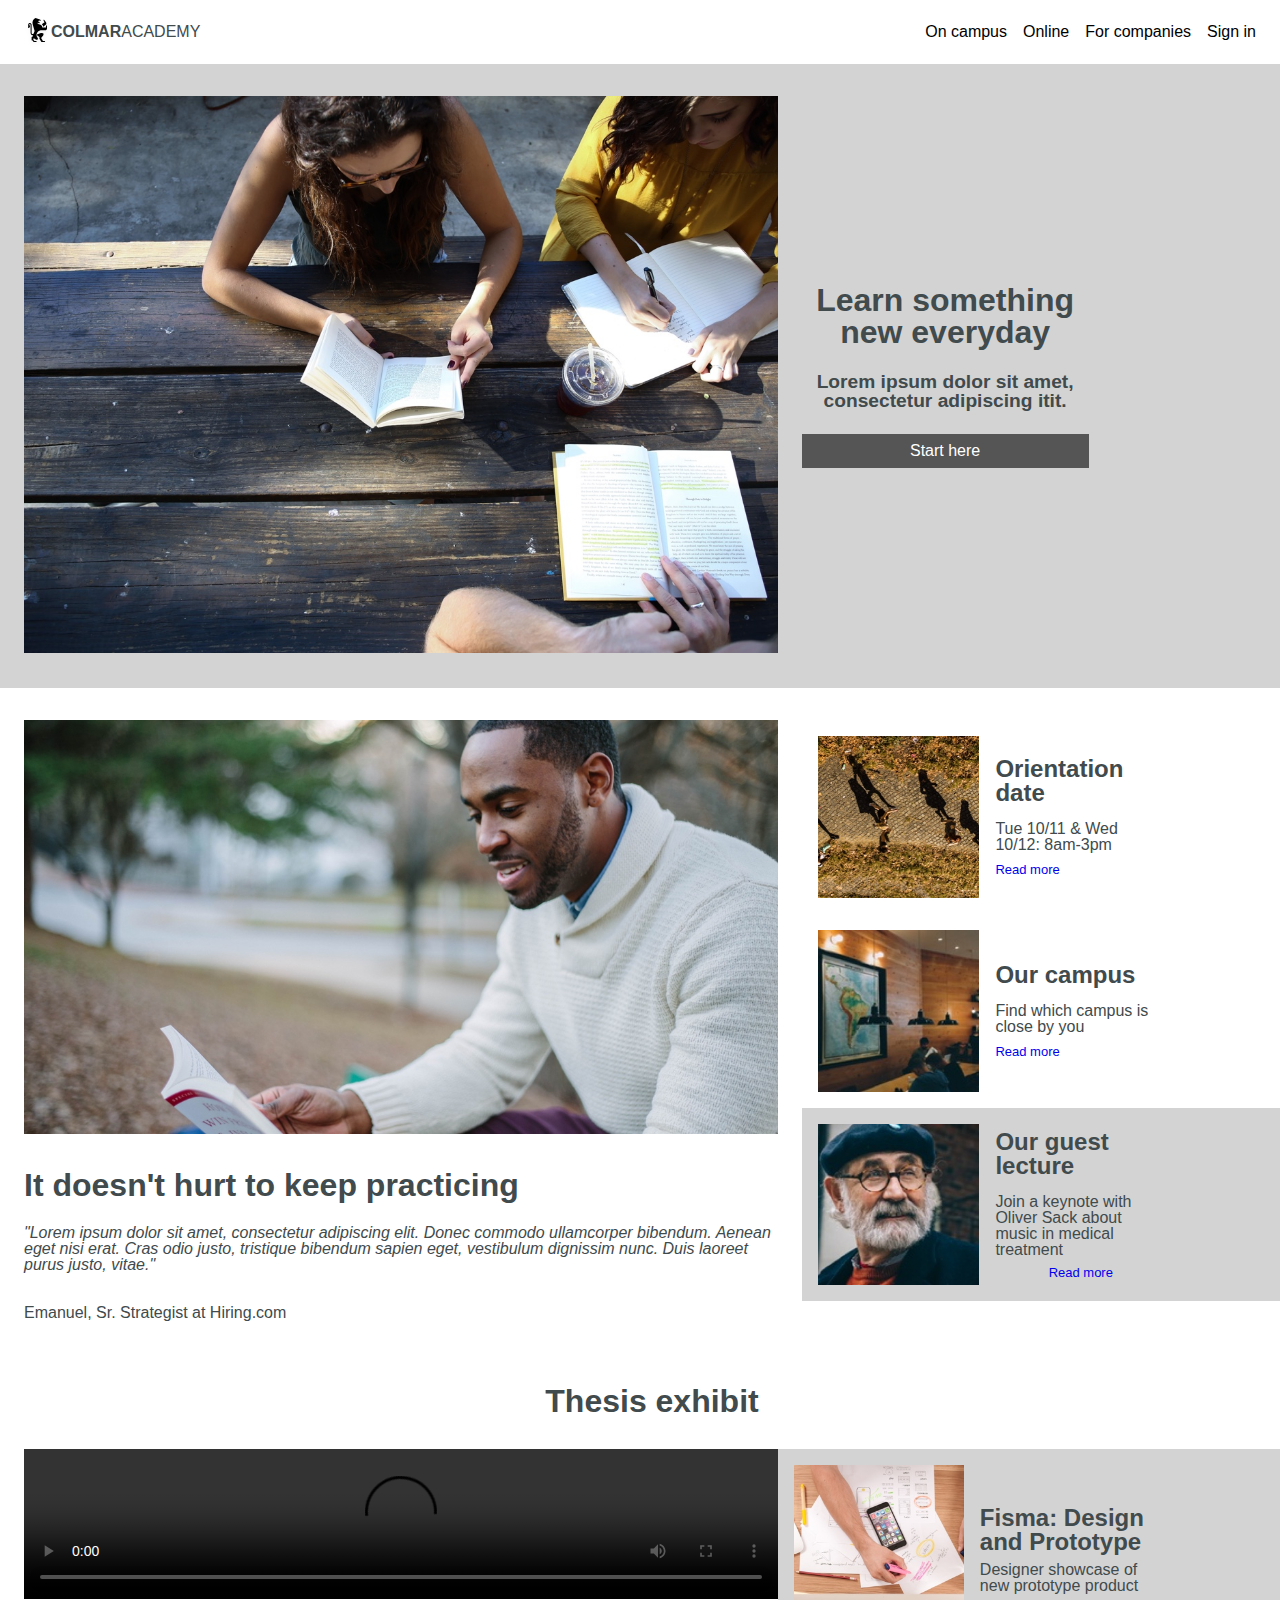
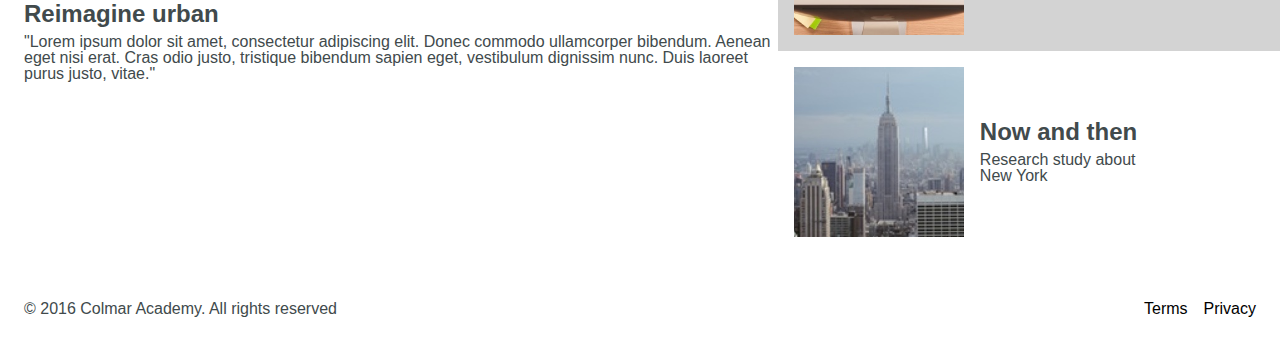
==== commit 27e2ad23: "finished desktop and mobile for all but course section" ====
--- a/index.html
+++ b/index.html
@@ -46,7 +46,7 @@
                         <img class="mobile" src="resources/images/information-orientation-mobile.jpg"/>
                         <div>
                             <h3>Orientation date</h4>
-                            <p>Tue 10/11 & Wed 10/12: 8am-3pm</p>
+                            <p class="pad-vertical-tiny">Tue 10/11 & Wed 10/12: 8am-3pm</p>
                             <a href="#">Read more</a>
                         </div>
                     </div>
@@ -55,16 +55,17 @@
                         <img class="mobile" src="resources/images/information-campus-mobile.jpg"/>
                         <div>
                             <h3>Our campus</h4>
-                            <p>Find which campus is close by you</p>
+                            <p class="pad-vertical-tiny">Find which campus is close by you</p>
                             <a href="#">Read more</a>
                         </div>
                     </div>
                     <div class="card-small_horizontal background-color_lightgrey flex-container">
                         <img class="desktop" src="resources/images/information-guest-lecture.jpg"/>
                         <img class="mobile" src="resources/images/information-guest-lecture-mobile.jpg"/>
-                        <div>
-                            <h3>Our guest lecture</h4>
-                            <p>Join a keynote with Oliver Sack about music in medical treatment</p>
+                        <div class="flex-container flex-direction_column">
+                            <h3 class="desktop">Our guest lecture</h4>
+                            <h3 class="mobile">Special guest lecture</h4>
+                            <p class="pad-vertical-tiny">Join a keynote with Oliver Sack about music in medical treatment</p>
                             <a href="#">Read more</a>
                         </div>
                     </div>
--- a/resources/css/style.css
+++ b/resources/css/style.css
@@ -26,6 +26,7 @@
     font-size: 1.5rem;
     padding-bottom: .5rem;
 }
+
 em {
     font-style: italic;
 }
@@ -89,6 +90,10 @@
     padding-top: 2rem;
     padding-bottom: 2rem;
 }
+.pad-vertical-tiny {
+    padding-top: .5rem;
+    padding-bottom: .5rem;
+}
 .pad-left {
     padding-left: 1.5rem;
 }
@@ -133,6 +138,11 @@
     width: 100%;
     text-align:center;
 }
+@media only screen and (max-width: 600px) {
+    section.pad-vertical {
+        padding-top: 0;
+    }
+}
 .card-large {
     width: 60%;
 }
@@ -151,19 +161,26 @@
     text-align: left;
 }
 .card-small_horizontal div {
+    align-items: left;
     padding-left: 1rem;
     flex: .6;
+    width: 100%;
 }
 .card-small_horizontal img {
     width: 35%;
     height: auto;
 }
+.card-small_horizontal a {
+    font-size: small;
+}
 @media only screen and (max-width: 600px) {
     .card-small_horizontal {
+        padding: 0;
         background-color: inherit;
     }
     .card-small_horizontal img.mobile {
         width: 100%;
+        padding: 1rem;
     }
     .card-small_horizontal.flex-container {
         flex-direction: column;
@@ -176,6 +193,8 @@
 }
 .banner-content p {
     padding: 1.5rem 0;
+    font-size: larger;
+    font-weight: bold;
 }
 .banner-content button {
     width: 100%;
@@ -223,4 +242,8 @@
     .footer-right {
         display: none;
     }
-}
+    footer.flex-justify_space-between {
+        font-size: smaller;
+        justify-content: center;
+    }
+}
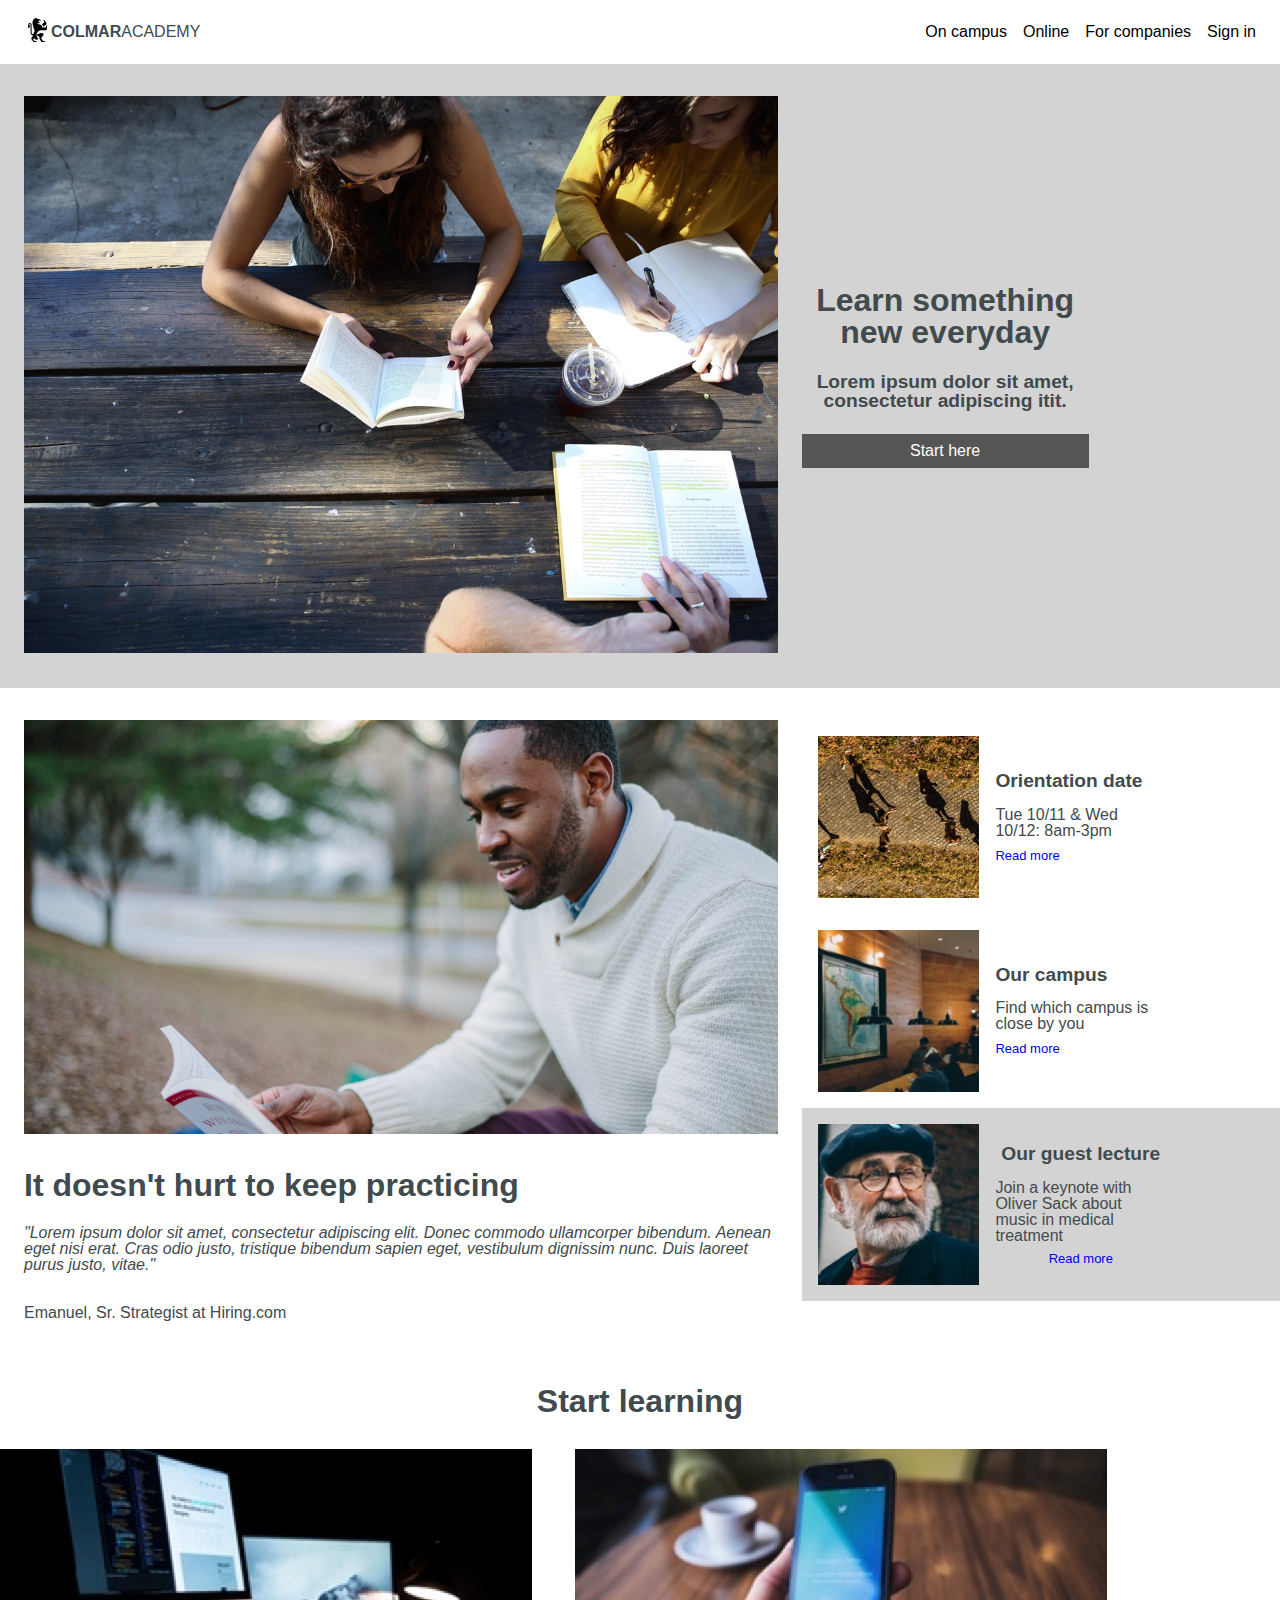
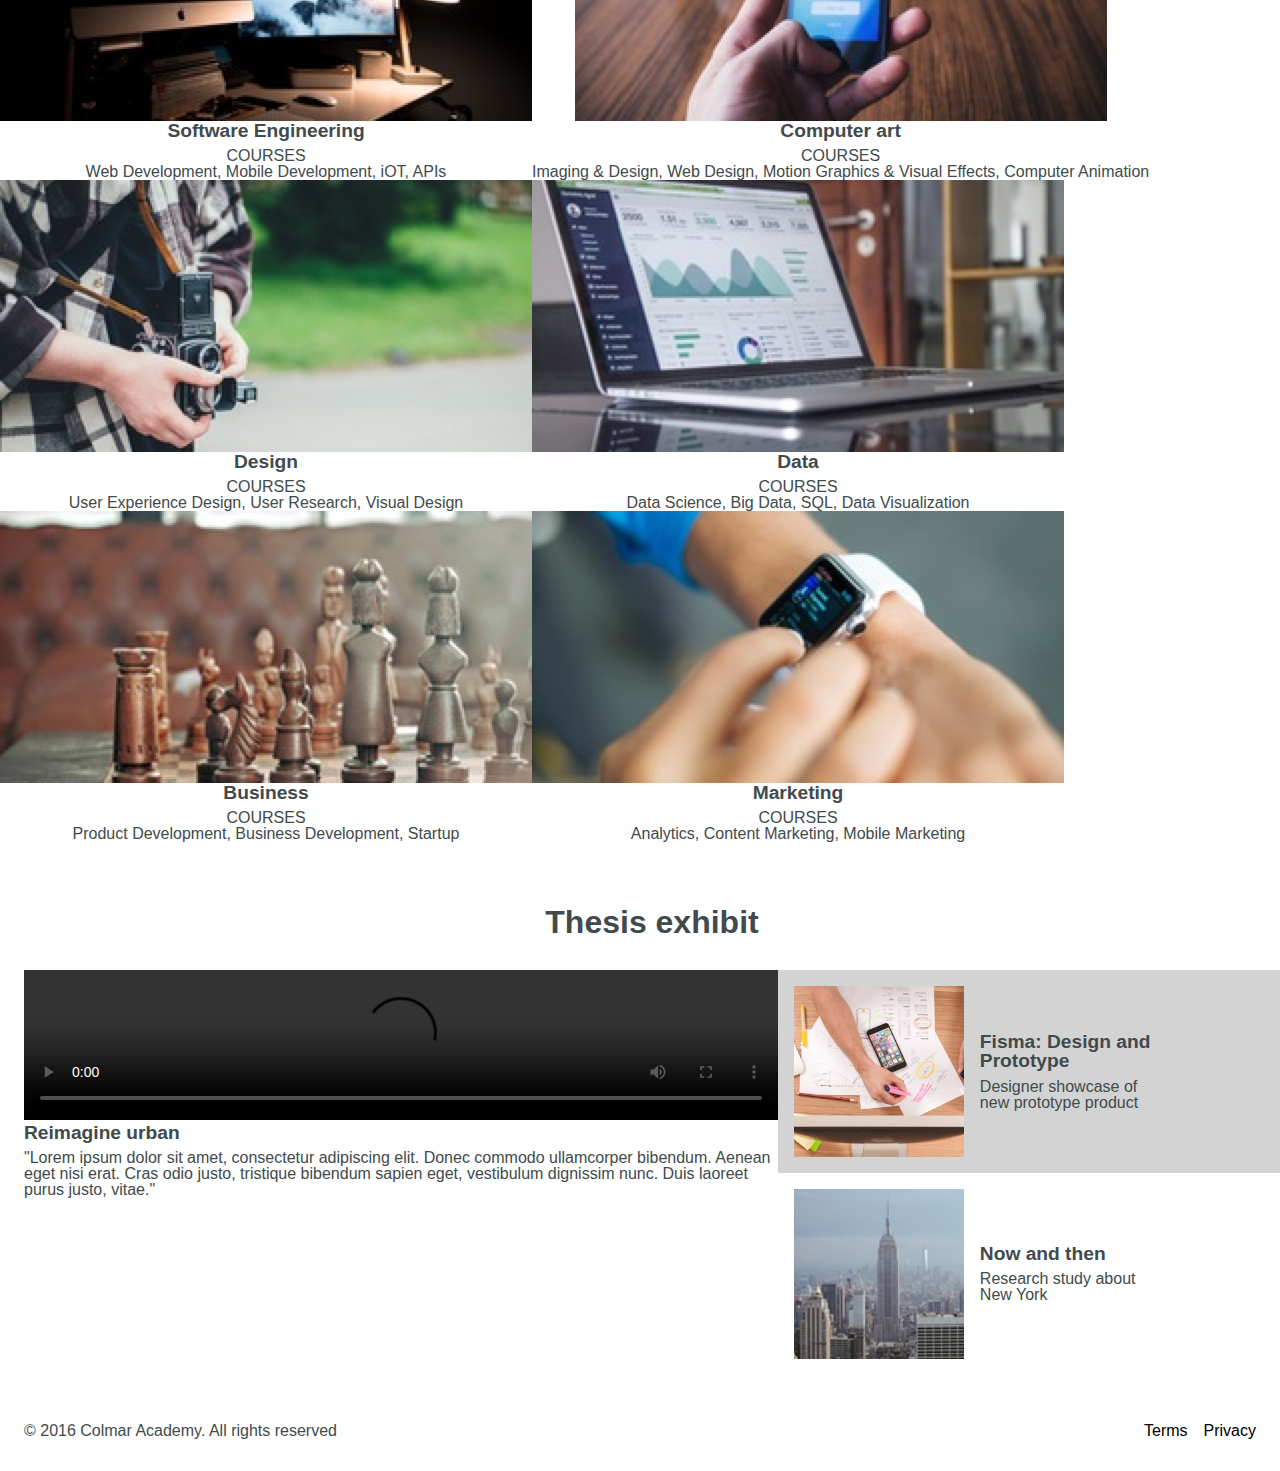
==== commit b707b582: "finished mobile styling on learn" ====
--- a/index.html
+++ b/index.html
@@ -71,41 +71,40 @@
                     </div>
                 </div>
             </section>
-            <!--
             <section id="learn" class="pad-vertical">
                 <h2 class="pad-below">Start learning</h2>
                 <div class="flex-container">
-                    <div class="card-small">
+                    <div class="card-small flex-container flex-direction_column">
                         <img src="resources/images/course-software.jpg"/>
                         <h3>Software Engineering</h4>
                         <h4>COURSES</h5>
                         <p>Web Development, Mobile Development, iOT, APIs</p>
                     </div>
-                    <div class="card-small">
+                    <div class="card-small flex-container flex-direction_column">
                         <img src="resources/images/course-computer-art.jpg"/>
                         <h3>Computer art</h4>
                         <h4>COURSES</h5>
                         <p>Imaging & Design, Web Design, Motion Graphics & Visual Effects, Computer Animation</p>
                     </div>
-                    <div class="card-small">
+                    <div class="card-small flex-container flex-direction_column">
                         <img src="resources/images/course-design.jpg"/>
                         <h3>Design</h4>
                         <h4>COURSES</h5>
                         <p>User Experience Design, User Research, Visual Design</p>
                     </div>
-                    <div class="card-small">
+                    <div class="card-small flex-container flex-direction_column">
                         <img src="resources/images/course-data.jpg"/>
                         <h3>Data</h4>
                         <h4>COURSES</h5>
                         <p>Data Science, Big Data, SQL, Data Visualization</p>
                     </div>
-                    <div class="card-small">
+                    <div class="card-small flex-container flex-direction_column">
                         <img src="resources/images/course-business.jpg"/>
                         <h3>Business</h4>
                         <h4>COURSES</h5>
                         <p>Product Development, Business Development, Startup</p>
                     </div>
-                    <div class="card-small">
+                    <div class="card-small flex-container flex-direction_column">
                         <img src="resources/images/course-marketing.jpg"/>
                         <h3>Marketing</h4>
                         <h4>COURSES</h5>
@@ -113,7 +112,6 @@
                     </div>
                 </div>
             </section>
-            -->
             <section id="exhibit" class="pad-vertical pad-left">
                 <h2 class="pad-below">Thesis exhibit</h2>
                 <div class="flex-container flex-align_clear">
--- a/resources/css/style.css
+++ b/resources/css/style.css
@@ -23,7 +23,7 @@
 }
 h3 {
     font-weight: bold;
-    font-size: 1.5rem;
+    font-size: 1.2rem;
     padding-bottom: .5rem;
 }
 
@@ -186,6 +186,24 @@
         flex-direction: column;
     }
 }
+@media only screen and (max-width: 600px) {
+    .card-small {
+        width: 100%;
+        padding: 1rem 0 1rem 1rem;
+        margin: 0 1rem .5rem 1rem;
+        background-color: lightgrey;
+        align-items: left;
+    }
+    .card-small h3 {
+        padding: 0;
+    }
+    .card-small:last-child {
+        margin-bottom: 0;
+    }
+    .card-small img, .card-small h4, .card-small p {
+        display: none;
+    }
+}
 /** main#banner **/
 .banner-content {
     text-align: center;
@@ -222,6 +240,13 @@
         padding: 1rem;
     }
 }
+/** main#learn **/
+@media only screen and (max-width: 600px) {
+    #learn.flex-container {
+        flex-direction: column;
+    }
+}
+
 /** main#exhibit **/
 .exhibit-left video {
     padding-bottom: 1.5rem;
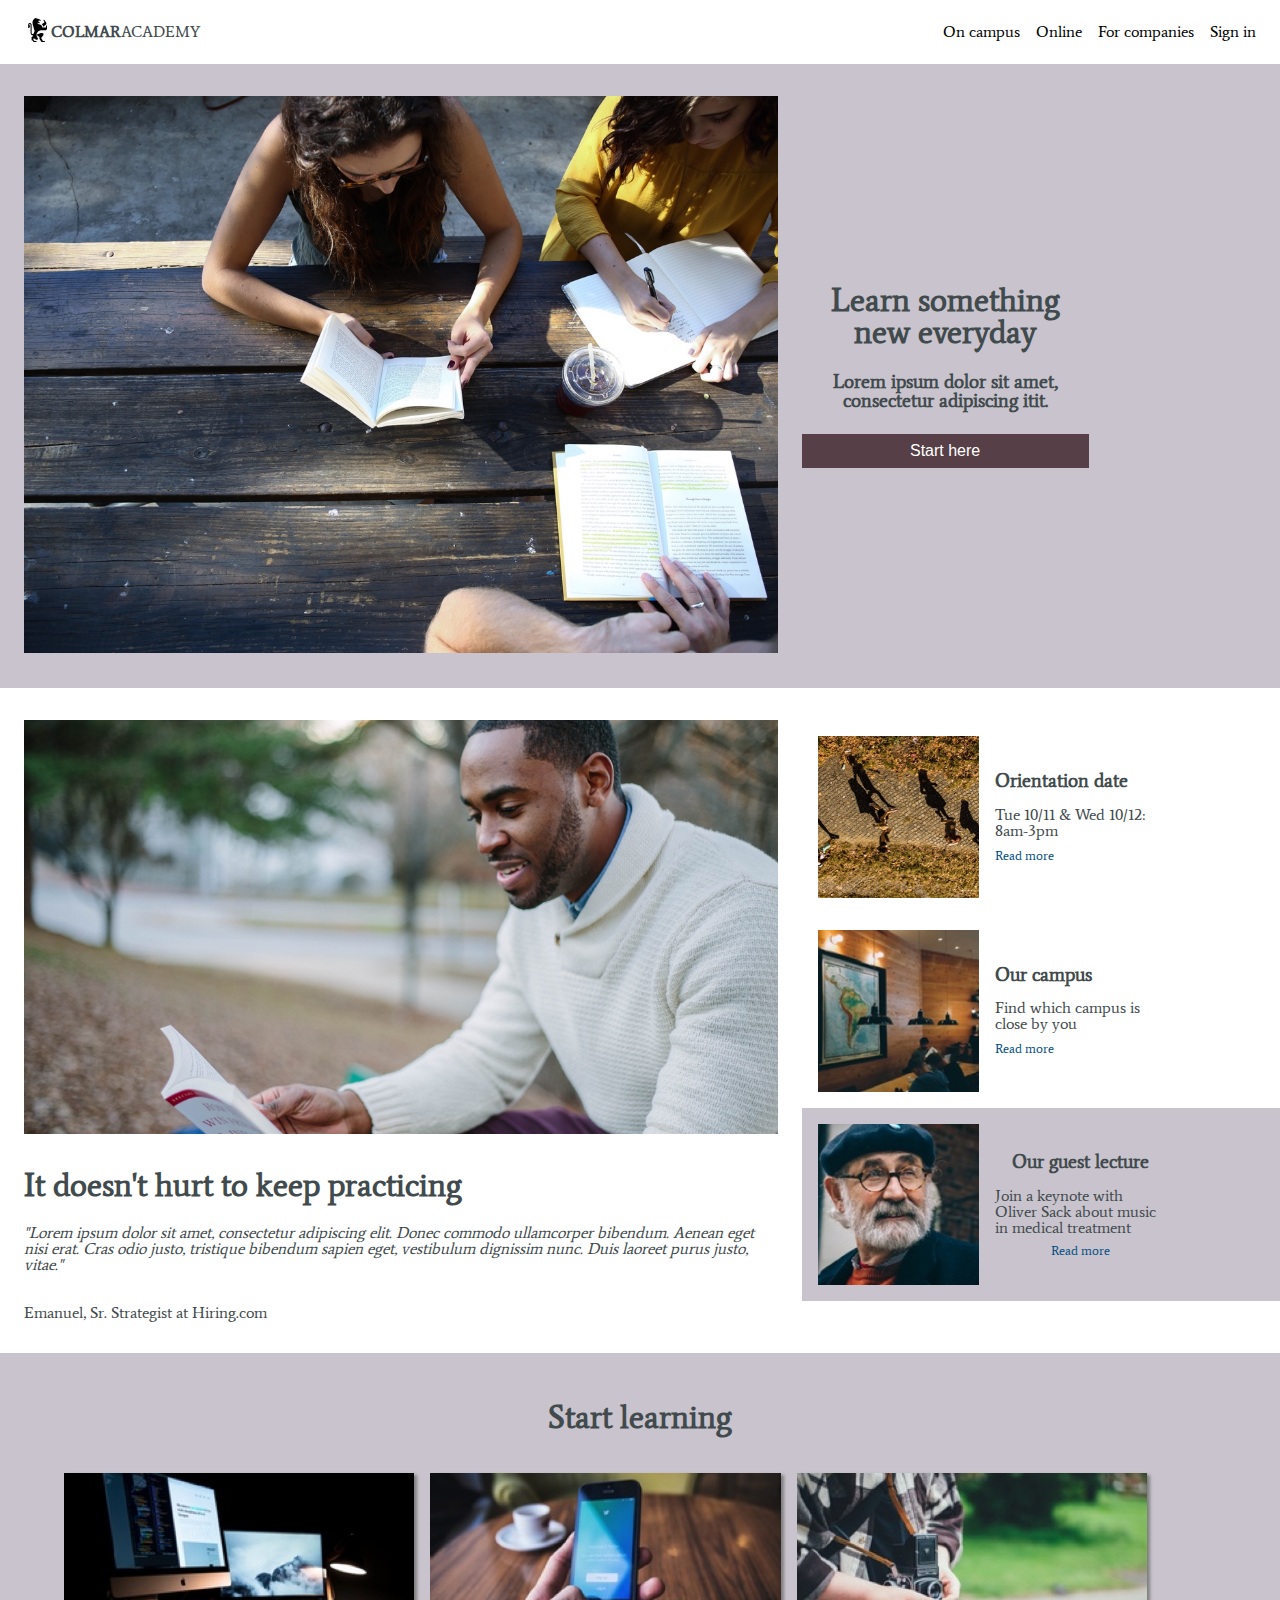
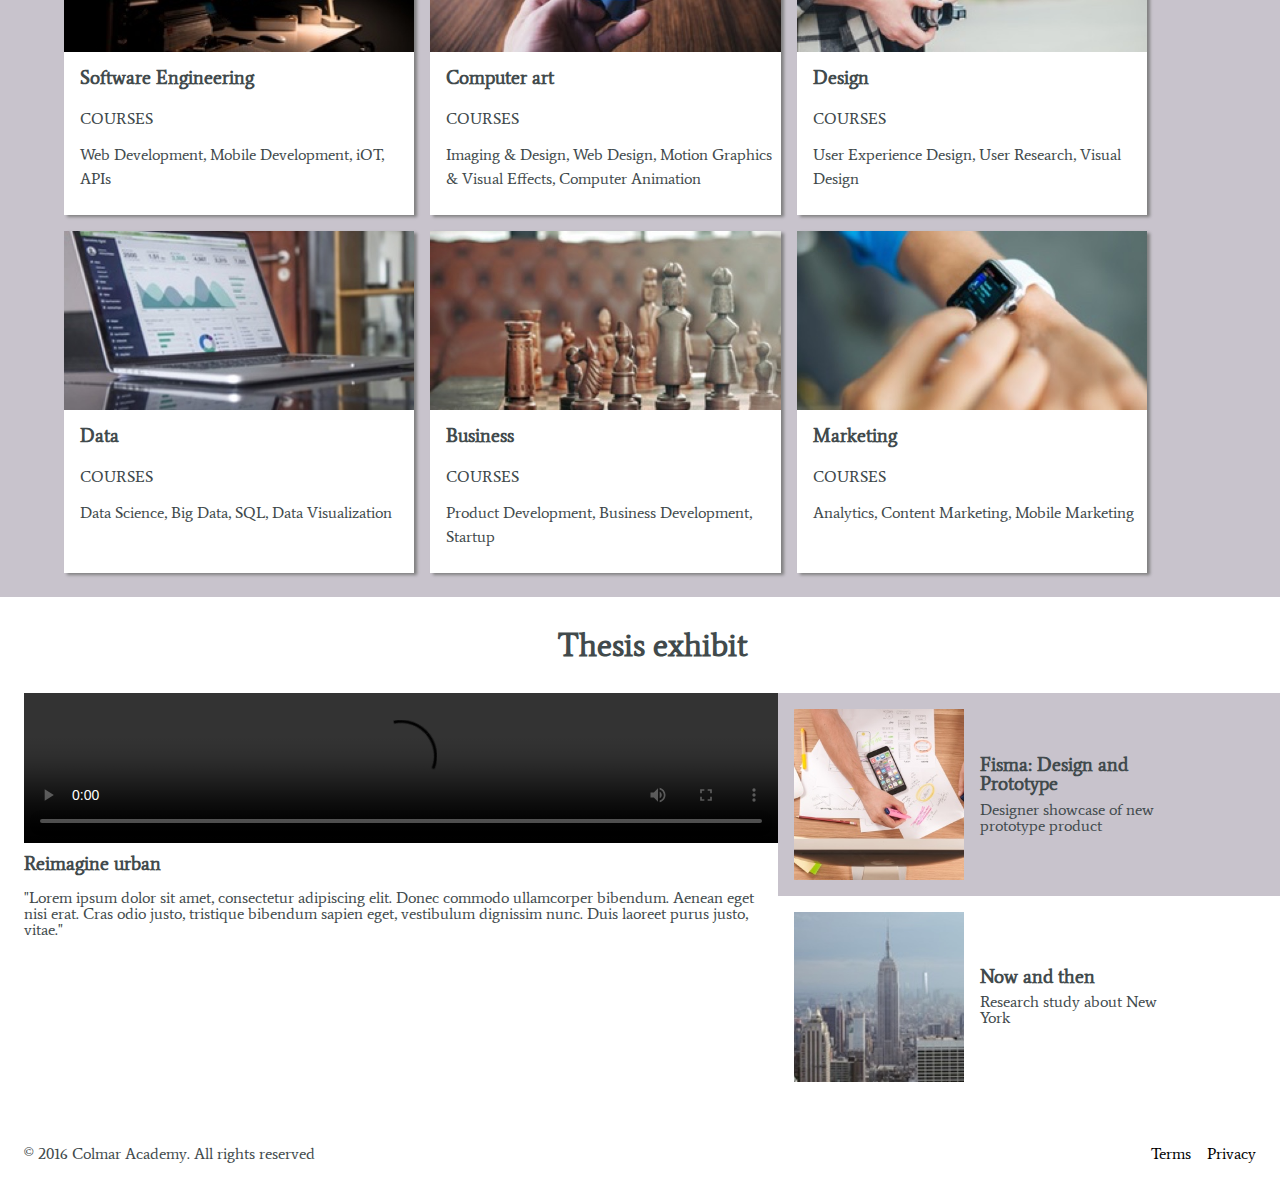
==== commit d0675d2c: "done" ====
--- a/index.html
+++ b/index.html
@@ -2,6 +2,7 @@
 <html>
     <head>
         <title>Capstone</title>
+        <link href="https://fonts.googleapis.com/css?family=Average" rel="stylesheet">
         <link href="resources/css/reset.css" type="text/css" rel="stylesheet"></link>
         <link href="resources/css/style.css" type="text/css" rel="stylesheet"></link>
     </head>
@@ -72,45 +73,57 @@
                 </div>
             </section>
             <section id="learn" class="pad-vertical">
-                <h2 class="pad-below">Start learning</h2>
-                <div class="flex-container">
-                    <div class="card-small flex-container flex-direction_column">
-                        <img src="resources/images/course-software.jpg"/>
-                        <h3>Software Engineering</h4>
-                        <h4>COURSES</h5>
-                        <p>Web Development, Mobile Development, iOT, APIs</p>
-                    </div>
-                    <div class="card-small flex-container flex-direction_column">
-                        <img src="resources/images/course-computer-art.jpg"/>
-                        <h3>Computer art</h4>
-                        <h4>COURSES</h5>
-                        <p>Imaging & Design, Web Design, Motion Graphics & Visual Effects, Computer Animation</p>
-                    </div>
-                    <div class="card-small flex-container flex-direction_column">
-                        <img src="resources/images/course-design.jpg"/>
-                        <h3>Design</h4>
-                        <h4>COURSES</h5>
-                        <p>User Experience Design, User Research, Visual Design</p>
-                    </div>
-                    <div class="card-small flex-container flex-direction_column">
-                        <img src="resources/images/course-data.jpg"/>
-                        <h3>Data</h4>
-                        <h4>COURSES</h5>
-                        <p>Data Science, Big Data, SQL, Data Visualization</p>
-                    </div>
-                    <div class="card-small flex-container flex-direction_column">
-                        <img src="resources/images/course-business.jpg"/>
-                        <h3>Business</h4>
-                        <h4>COURSES</h5>
-                        <p>Product Development, Business Development, Startup</p>
-                    </div>
-                    <div class="card-small flex-container flex-direction_column">
-                        <img src="resources/images/course-marketing.jpg"/>
-                        <h3>Marketing</h4>
-                        <h4>COURSES</h5>
-                        <p>Analytics, Content Marketing, Mobile Marketing</p>
-                    </div>
-                </div>
+                <h2 class="pad-vertical">Start learning</h2>
+                <ul class="card-list">
+                    <li class="card-list_item">
+                        <div class="card-list_content">
+                          <img src="resources/images/course-software.jpg" alt="" />
+                          <h3>Software Engineering</h3>
+                          <h4>COURSES</h4>
+                          <p>Web Development, Mobile Development, iOT, APIs</p>
+                        </div>
+                    </li>
+                    <li class="card-list_item">
+                        <div class="card-list_content">
+                          <img src="resources/images/course-computer-art.jpg" alt="" />
+                          <h3>Computer art</h3>
+                          <h4>COURSES</h4>
+                          <p>Imaging & Design, Web Design, Motion Graphics & Visual Effects, Computer Animation</p>
+                        </div>
+                    </li>
+                    <li class="card-list_item">
+                        <div class="card-list_content">
+                          <img src="resources/images/course-design.jpg" alt="" />
+                          <h3>Design</h3>
+                          <h4>COURSES</h4>
+                          <p>User Experience Design, User Research, Visual Design</p>
+                        </div>
+                    </li>
+                    <li class="card-list_item">
+                        <div class="card-list_content">
+                          <img src="resources/images/course-data.jpg" alt="" />
+                          <h3>Data</h3>
+                          <h4>COURSES</h4>
+                          <p>Data Science, Big Data, SQL, Data Visualization</p>
+                        </div>
+                    </li>
+                    <li class="card-list_item">
+                        <div class="card-list_content">
+                          <img src="resources/images/course-business.jpg" alt="" />
+                          <h3>Business</h3>
+                          <h4>COURSES</h4>
+                          <p>Product Development, Business Development, Startup</p>
+                        </div>
+                    </li>
+                    <li class="card-list_item">
+                        <div class="card-list_content">
+                          <img src="resources/images/course-marketing.jpg" alt="" />
+                          <h3>Marketing</h3>
+                          <h4>COURSES</h4>
+                          <p>Analytics, Content Marketing, Mobile Marketing</p>
+                        </div>
+                    </li>
+                </ul>
             </section>
             <section id="exhibit" class="pad-vertical pad-left">
                 <h2 class="pad-below">Thesis exhibit</h2>
--- a/resources/css/style.css
+++ b/resources/css/style.css
@@ -2,12 +2,13 @@
 body {
     font-size: 16px;
     margin: 0;
-    font-family: Helvetica;
+    font-family: Average, serif;
     color: #414a4c;
     font-weight: lighter;
 }
 a{
     text-decoration: none;
+    color: #034f84;
 }
 a.naked-link,
 a.naked-link:link,
@@ -26,9 +27,16 @@
     font-size: 1.2rem;
     padding-bottom: .5rem;
 }
-
+h4 {
+    margin: .5rem 0;
+}
 em {
     font-style: italic;
+}
+ul, li {
+  margin: 0;
+  padding: 0;
+  list-style: none;
 }
 .flex-container {
     display: flex;
@@ -55,7 +63,7 @@
     text-align: left;
 }
 button {
-    background-color: #555555;
+    background-color: #563f46;
     border: none;
     color: white;
     padding: .5rem 2rem;
@@ -64,10 +72,9 @@
     display: inline-block;
     font-size: 16px;
 }
-@media only screen and (max-width: 600px) {
-    button {
-        background-color: darkgrey;
-    }
+button:hover {
+    background-color: #3E232B;
+    transition: background-color ease .5s;
 }
 
 .mobile {
@@ -126,7 +133,7 @@
     font-weight: bold;
 }
 .background-color_lightgrey {
-    background-color: lightgrey;
+    background-color: #c8c3cc;
 }
 /** Main styles **/
 main {
@@ -145,6 +152,10 @@
 }
 .card-large {
     width: 60%;
+}
+.card-large h3 {
+    padding-top: .5rem;
+    padding-bottom: 1rem;
 }
 .card-large img, .card-large video {
     width: 100%;
@@ -186,24 +197,6 @@
         flex-direction: column;
     }
 }
-@media only screen and (max-width: 600px) {
-    .card-small {
-        width: 100%;
-        padding: 1rem 0 1rem 1rem;
-        margin: 0 1rem .5rem 1rem;
-        background-color: lightgrey;
-        align-items: left;
-    }
-    .card-small h3 {
-        padding: 0;
-    }
-    .card-small:last-child {
-        margin-bottom: 0;
-    }
-    .card-small img, .card-small h4, .card-small p {
-        display: none;
-    }
-}
 /** main#banner **/
 .banner-content {
     text-align: center;
@@ -241,12 +234,95 @@
     }
 }
 /** main#learn **/
-@media only screen and (max-width: 600px) {
+#learn {
+    background-color: #c8c3cc;
+    padding: 1rem 3.5rem;
+}
+.learn-row:first-of-type {
+    margin-bottom: .5rem;
+}
+@media only screen and (max-width: 600px) {
+    #learn {
+        background-color: white;
+        padding-left: 0;
+        padding-right: 0;
+    }
     #learn.flex-container {
         flex-direction: column;
     }
+    .learn-row {
+        background-color: white;
+    }
 }
 
+.card-list {
+  display: flex;
+  flex-wrap: wrap;
+}
+.card-list_item {
+	display: flex; 
+  padding: 0.5em;
+    width: 32%;
+}
+@media only screen and (max-width: 1400px) {
+    .card-list_item {
+        width: 30%;
+    }
+}
+.card-list_content {
+    box-shadow: 3px 2px 3px grey;
+}
+.card-list_content:hover {
+    box-shadow: 3px 2px 3px #563f46;
+    transition: box-shadow ease .5s;
+}
+.card-list_content {
+    background-color: white;
+  display: flex;
+  flex-direction: column;
+	width: 100%;
+	text-align: left;
+}
+.card-list_content img {
+    width: 100%;
+}
+.card-list_content h3 {
+	padding-top: 1rem;
+	padding-left: 1rem;
+}
+.card-list_content h4 {
+	padding: .5rem 0 .5rem 1rem;
+}
+.card-list_content p {
+	flex: 1 0 auto;
+	padding-left: 1rem;
+	padding-bottom: 1.5rem;
+	line-height: 1.5rem
+}
+@media only screen and (max-width: 600px) {
+    .card-list {
+        flex-direction: column;
+    }
+    .card-list_item {
+        box-sizing: border-box;
+        width: 100%;
+    }
+    .card-list_content {
+        background-color: #c8c3cc;
+    }
+    .card-list_content h3 {
+        padding: 1rem 0 1rem 1rem;
+        box-shadow: 3px 2px 3px grey;
+    }
+    .card-list_content h3:hover {
+        background-color:#563f46;
+        color: white;
+        transition: color ease .5s, background-color ease .5s;
+    }
+    .card-list_content p, .card-list_content img, .card-list_content h4 {
+        display: none;
+    }
+}
 /** main#exhibit **/
 .exhibit-left video {
     padding-bottom: 1.5rem;
